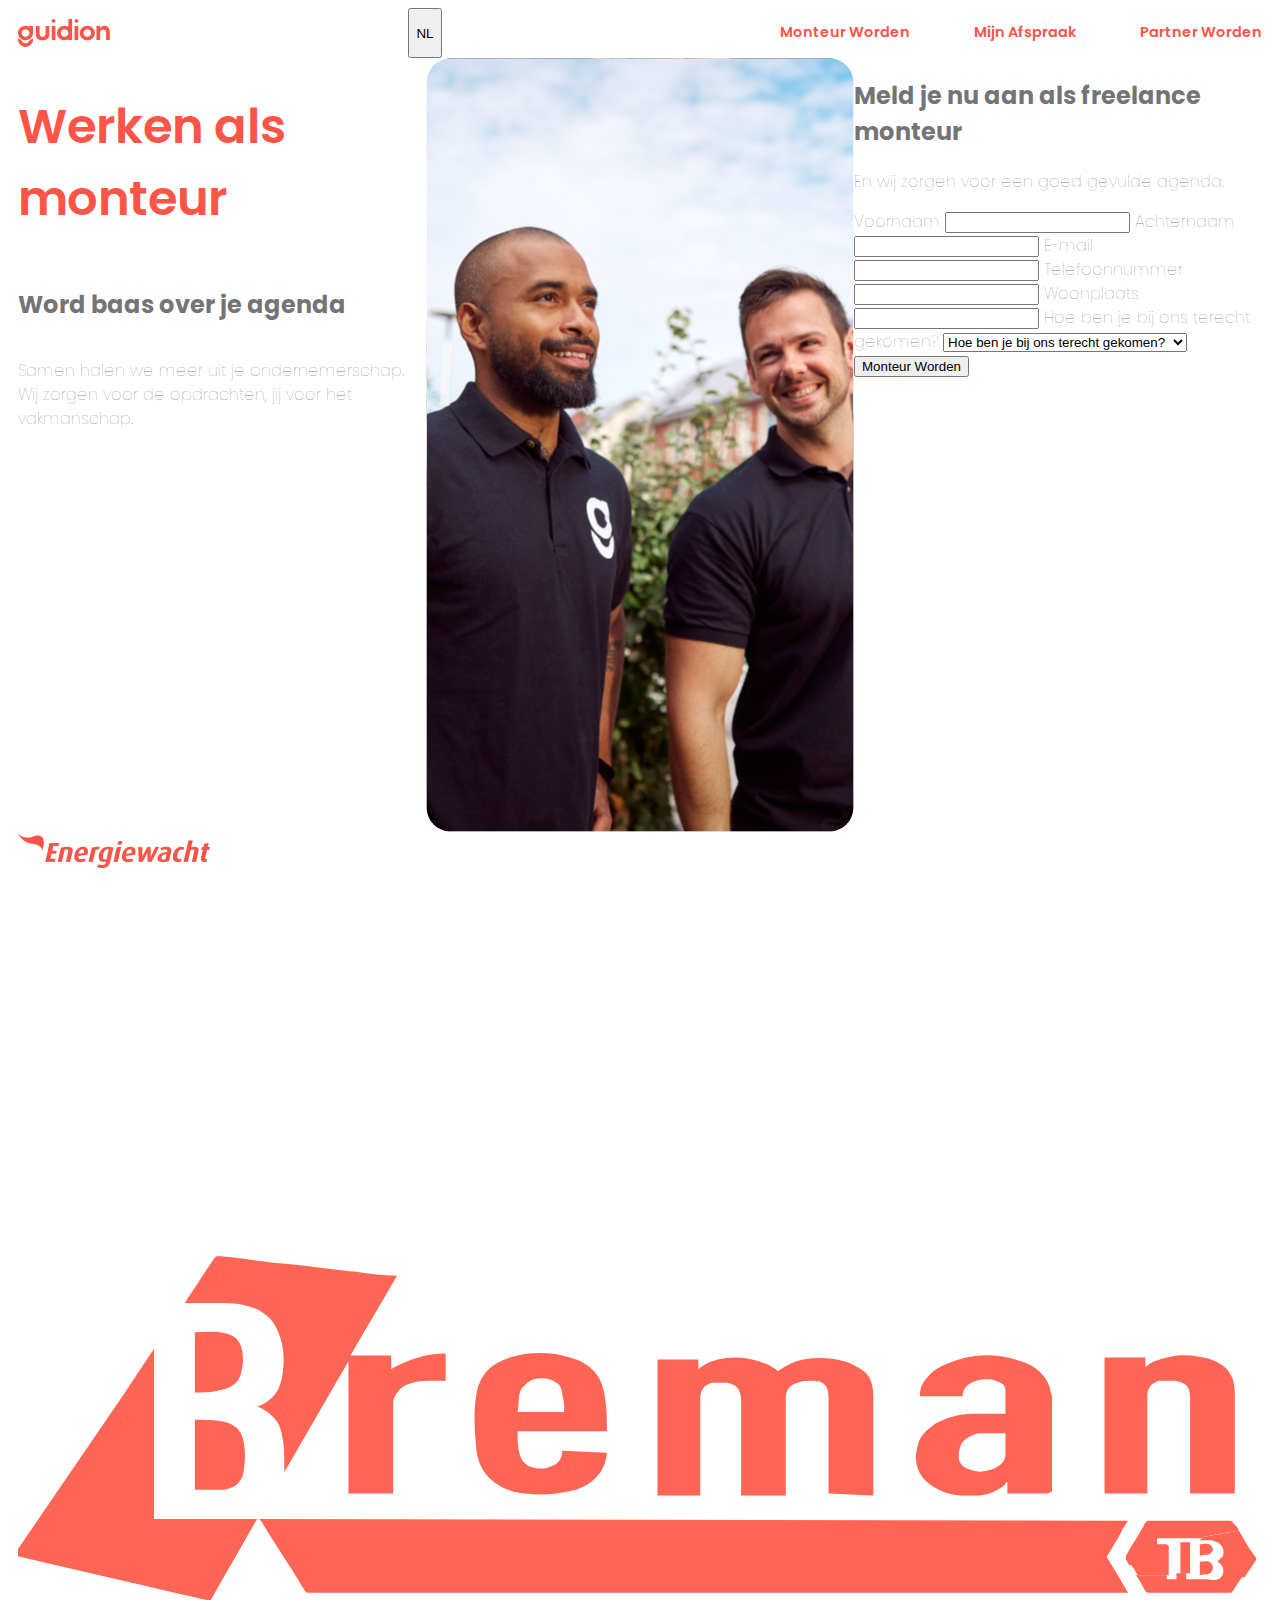
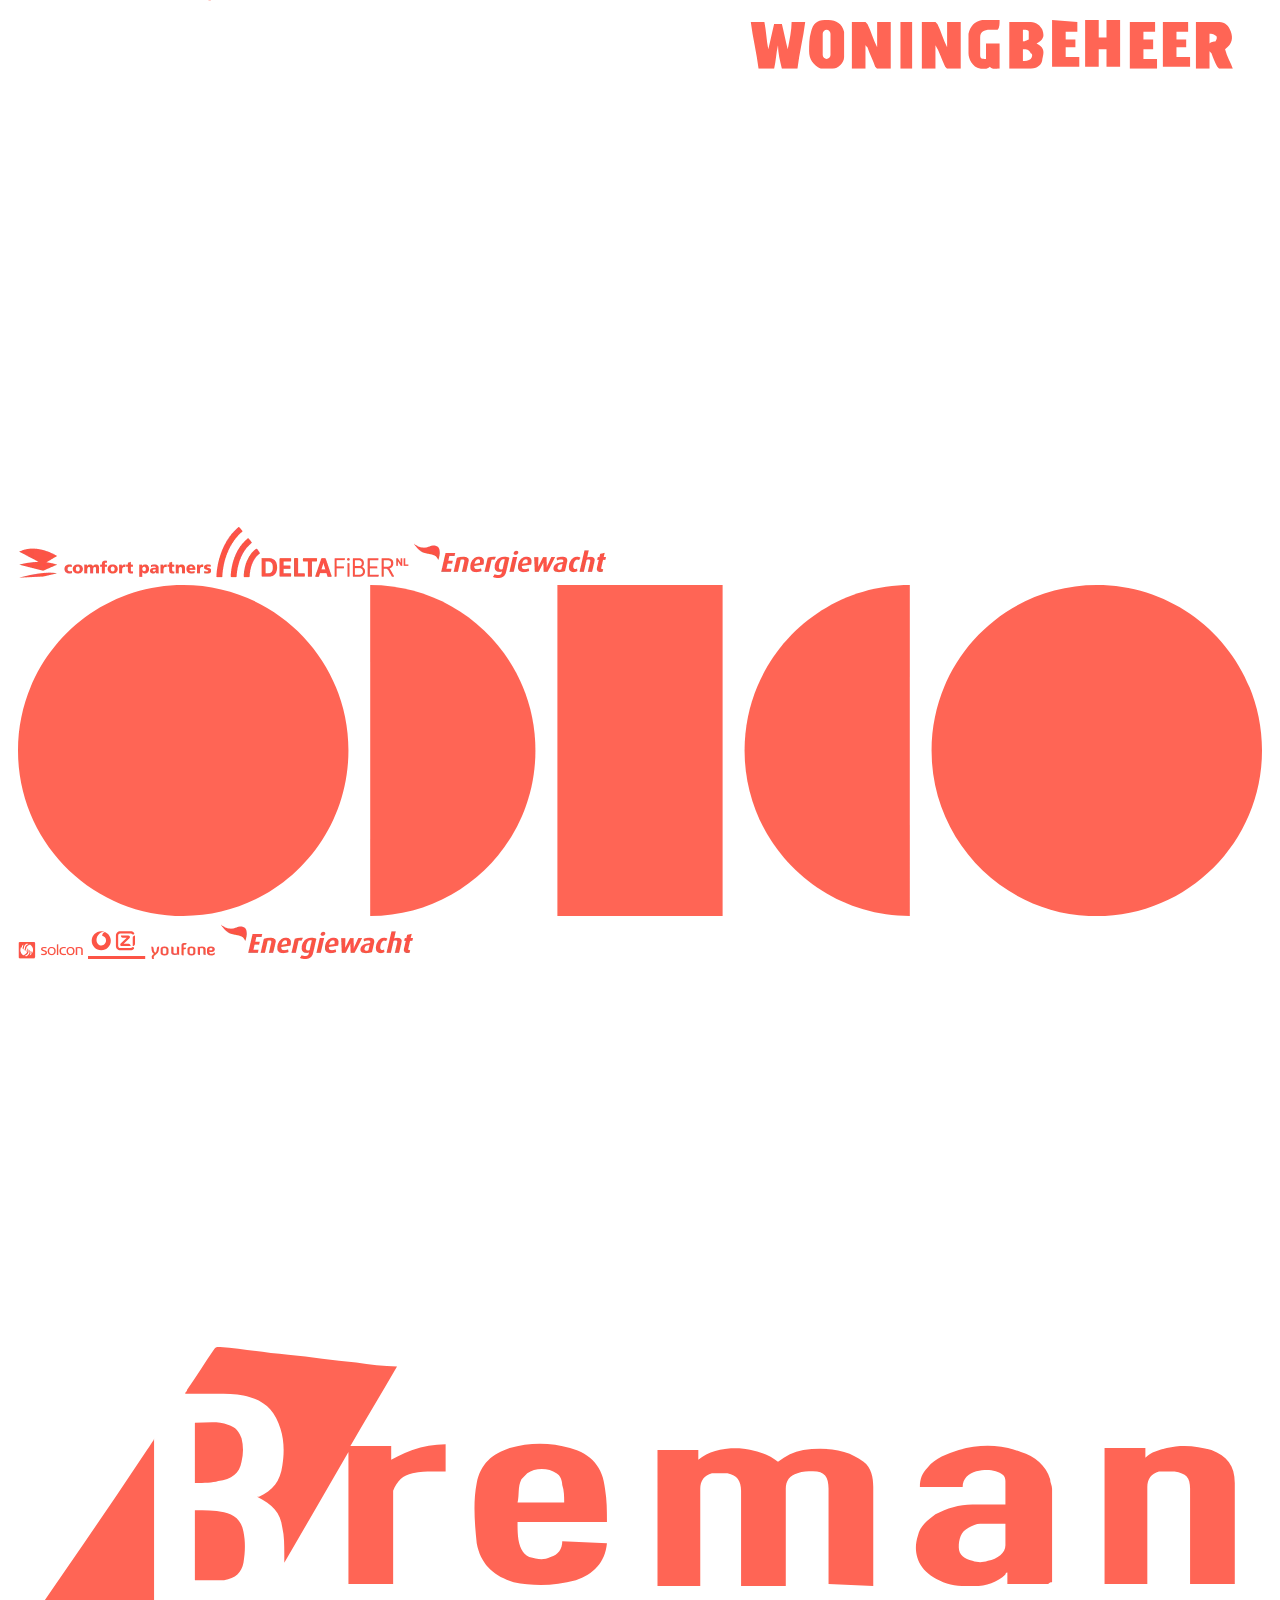
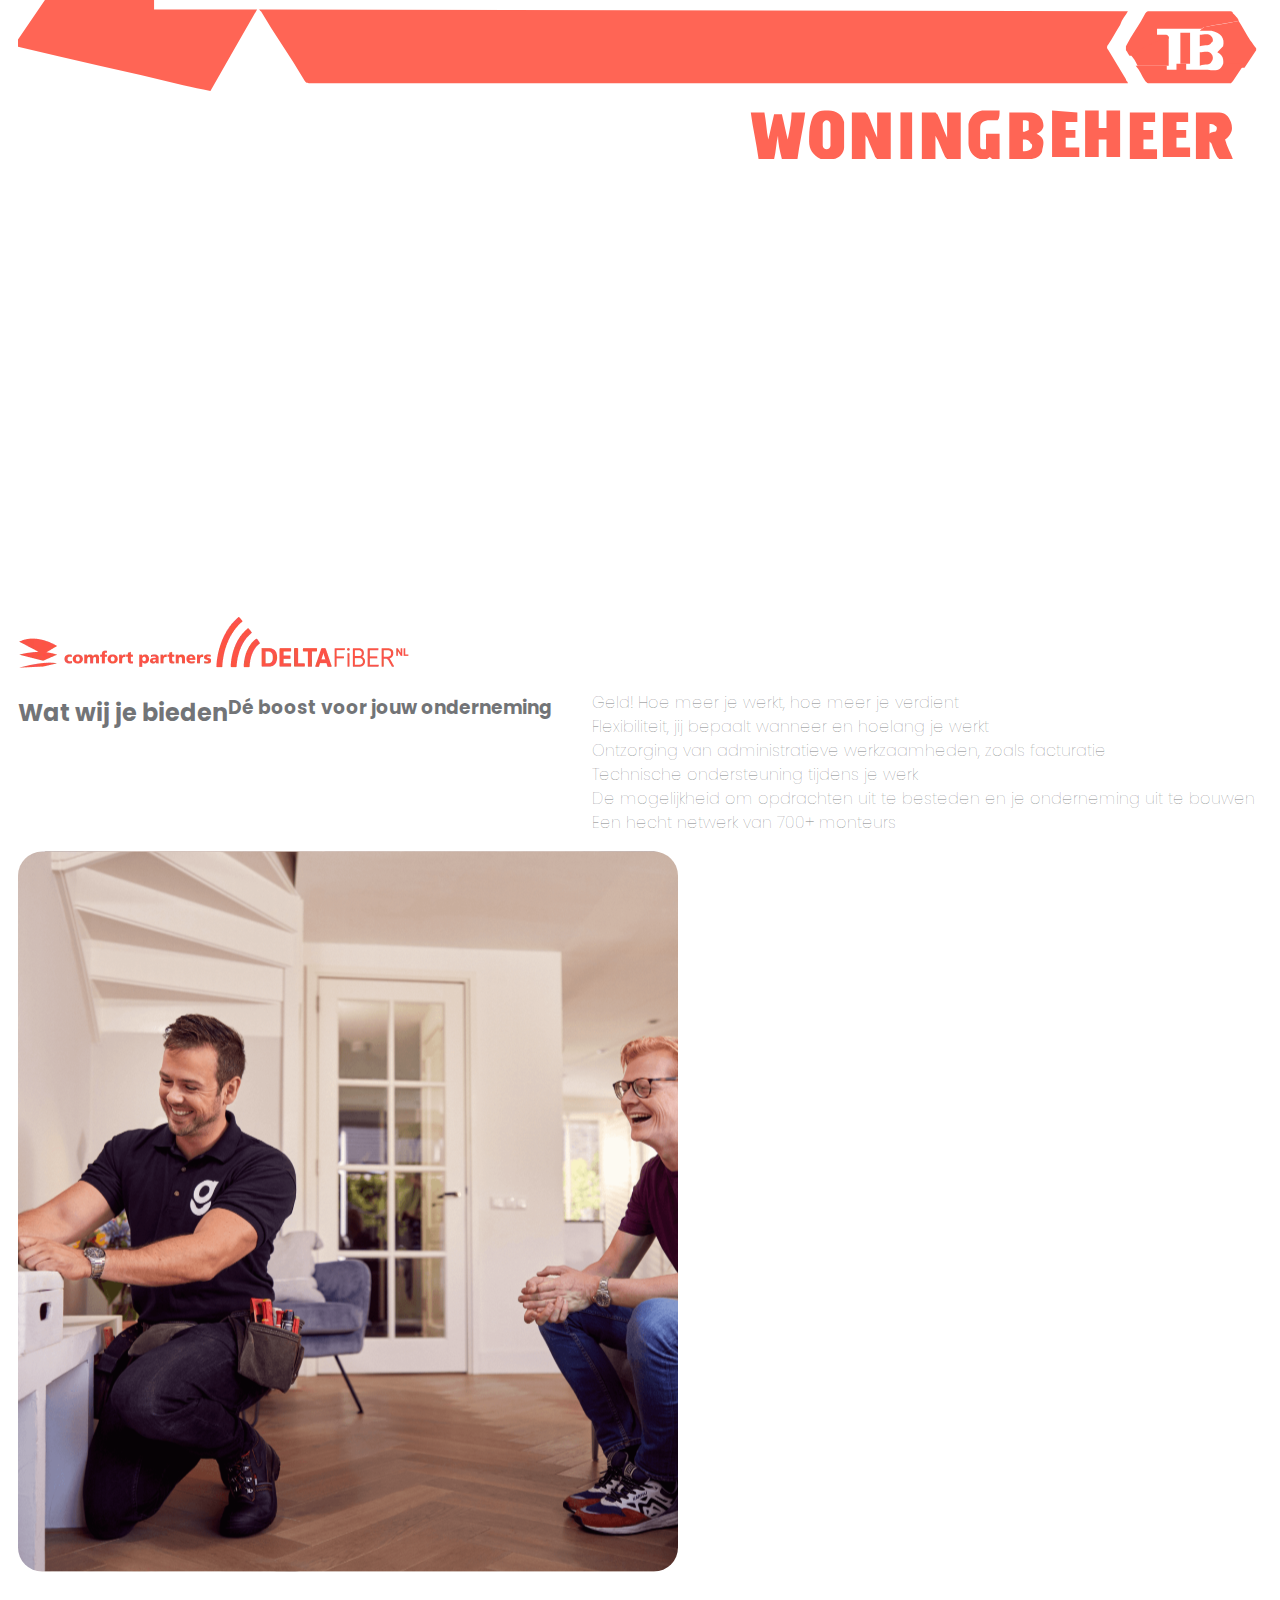
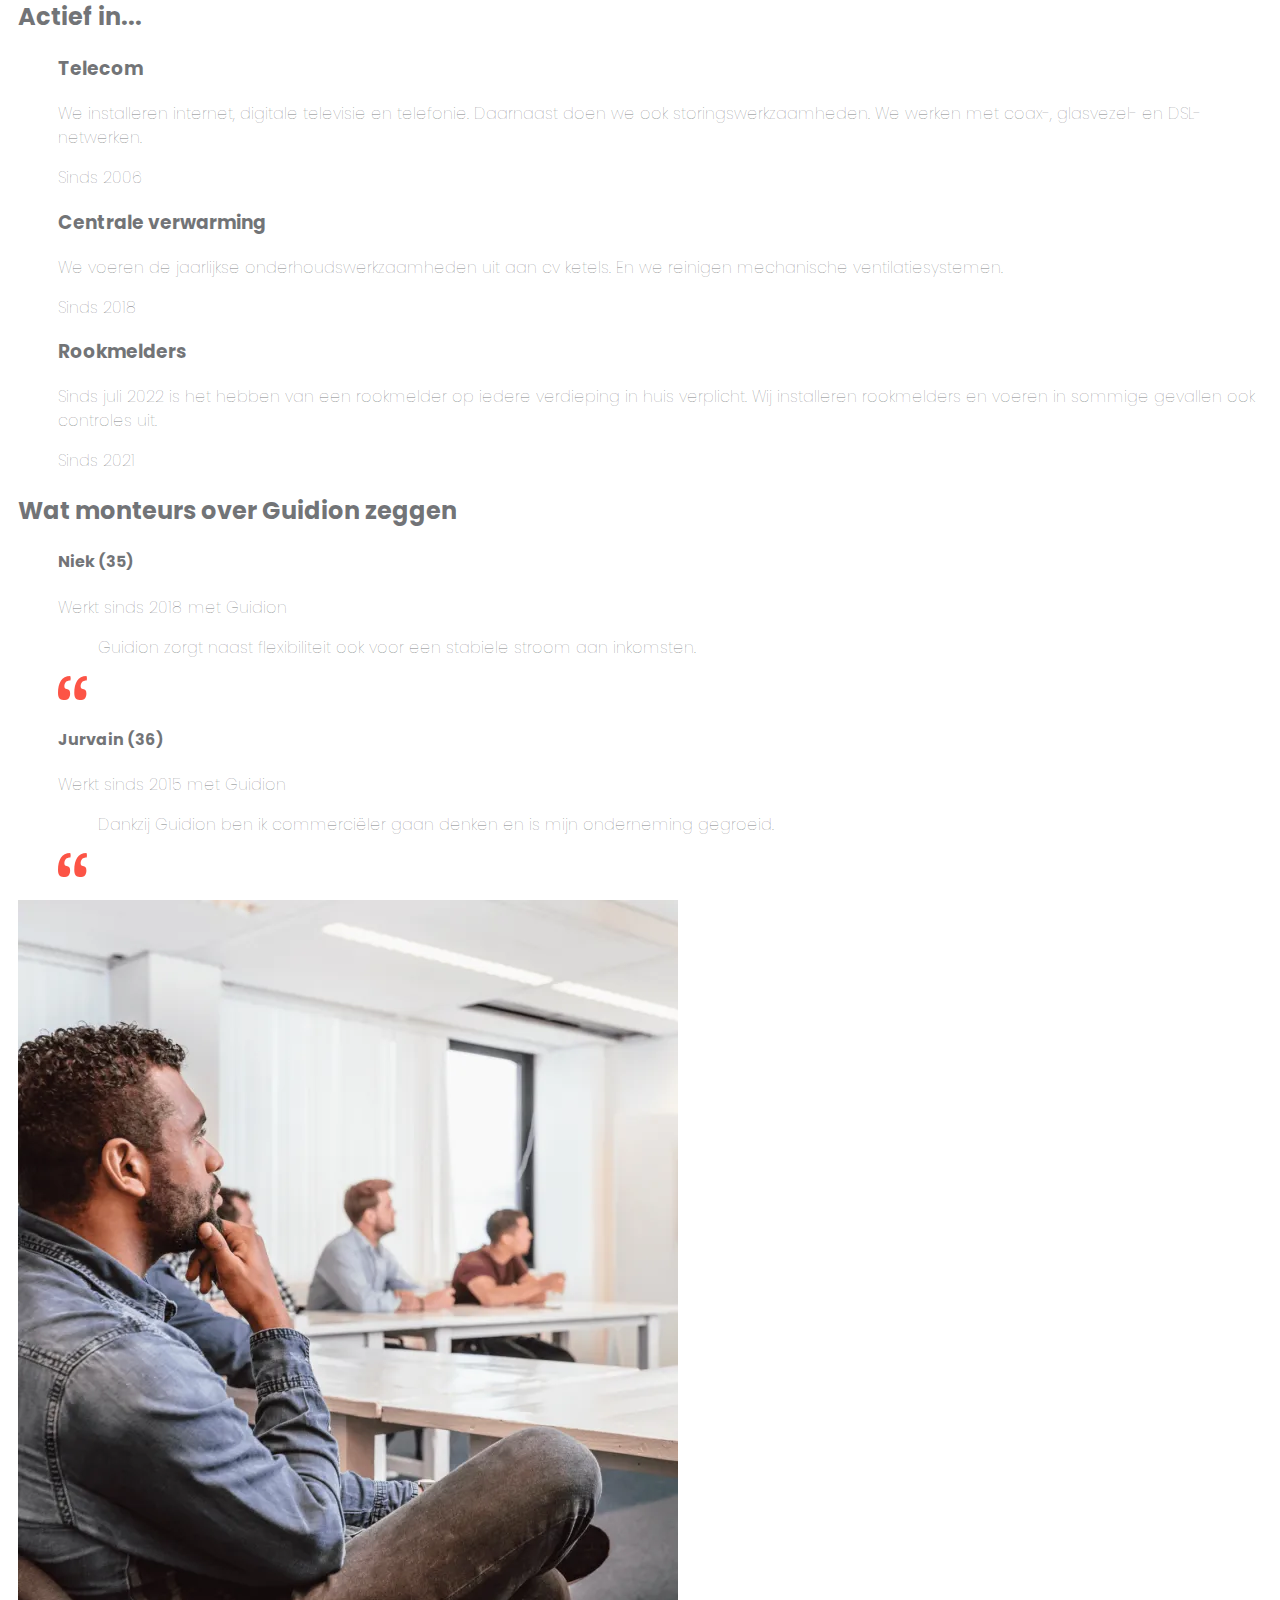
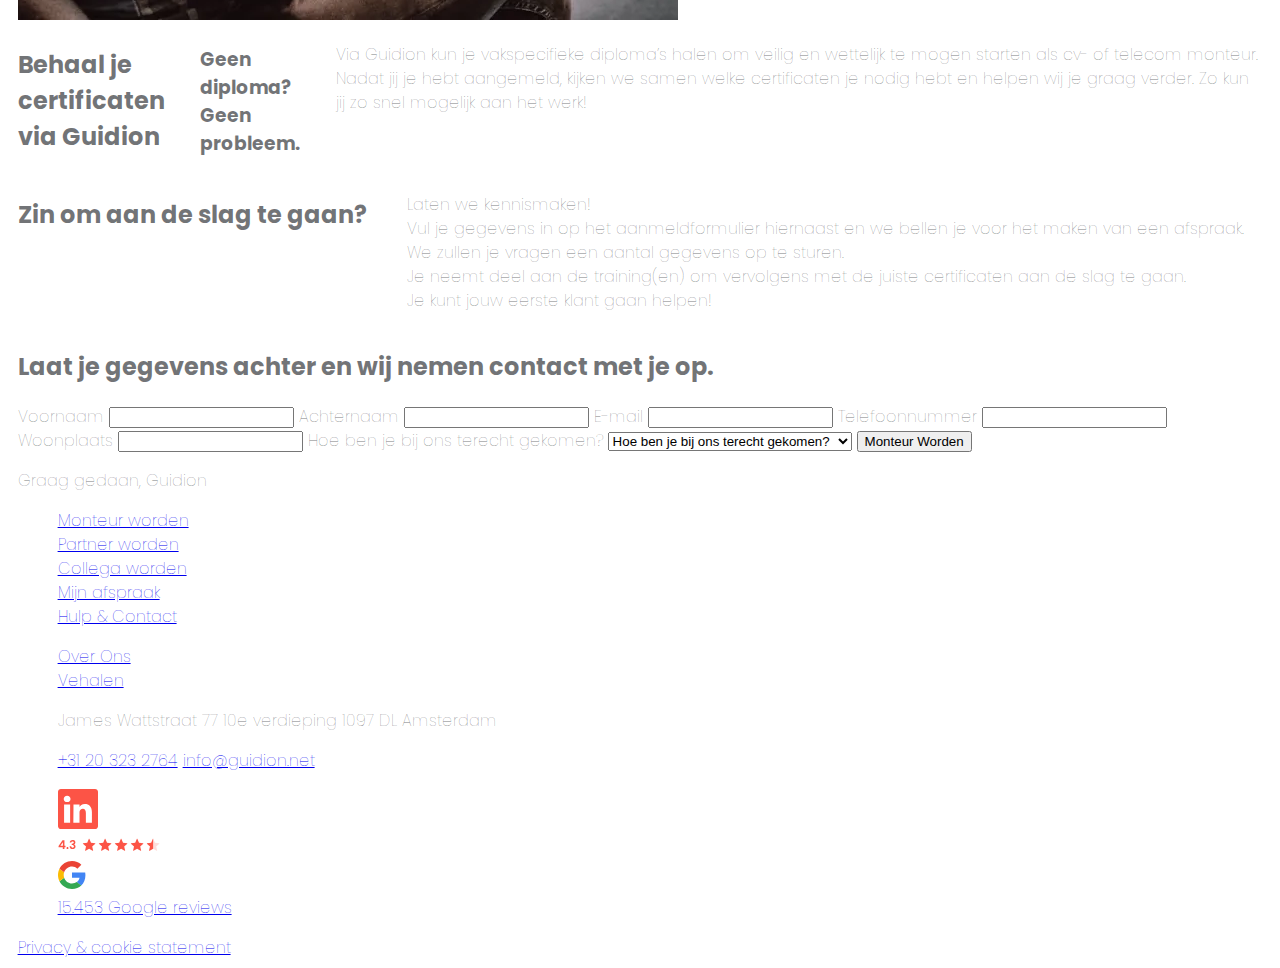
==== monteur-worden.html @ 71a639ee "Add files via upload" ====
<!doctype html>
<html lang="nl">
	
<head>
	<meta charset="UTF-8">
	<meta name="author" content="Pepijn de Wolff">
	<meta name="viewport" content="width=device-width, initial-scale=1">
	
	<title>Guidion</title>
	
	<link href="styles/style.css" rel="stylesheet">
	<link rel="icon" type="image/svg+xml" href="images/favicon.svg">
</head>

<body>
	<header>
		<img src="images/Guidion_logo.svg" alt="Guidion Logo">
		<button>NL</button>
		<nav>
			<ul>
				<li>
					<a href="/monteur-worden">Monteur Worden</a>
				</li>
				<li>
					<a href="/mijn-afspraak">Mijn Afspraak</a>
				</li>
				<li>
					<a href="/partner-worden">Partner Worden</a>
				</li>
			</ul>

		</nav>
	</header>

	<main>

		<!-- sectie met 3 blokken -->
		<!-- 1 -->
		<section>

			<!-- werken als monteur -->
			<section>
				<h1>
					Werken als monteur
				</h1>
				<h2>
					Word baas over je agenda
				</h2>
				<p>
					Samen halen we meer uit je ondernemerschap. Wij zorgen voor de opdrachten, jij voor het vakmanschap.
				</p>
			</section>

			<!-- hero image  -->
			<img src="images/werken_als_monteur1.svg" alt="twee monteurs van Guidon lachend">
		

			<!-- form aanmelden als monteur -->
			<section>
				<h2>
					Meld je nu aan als freelance monteur
				</h2>
				<p>
					En wij zorgen voor een goed gevulde agenda.
				</p>
				<form action="#">
					<label for="Voornaam">Voornaam</label>
					<input type="text" name="Voornaam" id="Voornaam">
					<label for="Achternaam">Achternaam</label>
					<input type="text" name="Achternaam" id="Achternaam">
					<label for="E-mail">E-mail</label>
					<input type="text" name="E-mail" id="E-mail">
					<label for="Telefoonnummer">Telefoonnummer</label>
					<input type="text" name="Telefoonnummer" id="Telefoonnummer">
					<label for="Woonplaats">Woonplaats</label>
					<input type="text" name="Woonplaats" id="Woonplaats">
					<label for="Hoe ben je bij ons terecht gekomen?">Hoe ben je bij ons terecht gekomen?</label>
					<select id="Hoe ben je bij ons terecht gekomen?">
						<option label="Hoe ben je bij ons terecht gekomen?">Hoe ben je bij ons terecht gekomen?</option>
						<option label="Via monteur/familie/vriend/kennis/etc.">Via monteur/familie/vriend/kennis/etc.</option>
						<option label="Via Google">Via Google</option>
						<option label="Via Indeed">Via Indeed</option>
						<option label="Via Social Media">Via Social Media</option>
					</select>
					<input type="Submit" value="Monteur Worden">
				</form>
			</section>
		</section>


		<!-- section image carousel met animatie -->
		<!-- 2 -->
		<section>
			<img src="images/631982578861af425596216f_energie.webp" alt="Energie">
				<img src="images/Breman_logo.svg" alt="Breman">
				<img src="images/comfort_logo.webp" alt="Comfort">
				<img src="images/delta_logo.webp" alt="Delta">
				<img src="images/Energiewacht_logo.webp" alt="Energiewacht">
				<img src="images/odido_logo.svg" alt="Odido">
				<img src="images/Solcon_logo.webp" alt="Solcon">
				<img src="images/vz_logo.svg" alt="Vodafone_Ziggo">
				<img src="images/youfone_logo.webp" alt="Youfone">
				<img src="images/Energiewacht_logo.webp" alt=""Energiewacht>
				<img src="images/Breman_logo.svg" alt="Breman">
				<img src="images/comfort_logo.webp" alt="Comfort">
				<img src="images/delta_logo.webp" alt="Delta">
		</section>

		<!-- section wat wij je bieden -->
		<!-- 3 -->
		<section>

			<!-- bulletlist -->
			<section>
				<h2>
					Wat wij je bieden
				</h2>
				<h3>
					Dé boost voor jouw onderneming
				</h3>
				<ul>
					<li>Geld! Hoe meer je werkt, hoe meer je verdient</li>
					<li>Flexibiliteit, jij bepaalt wanneer en hoelang je werkt</li>
					<li>Ontzorging van administratieve werkzaamheden, zoals facturatie</li>
					<li>Technische ondersteuning tijdens je werk</li>
					<li>De mogelijkheid om opdrachten uit te besteden en je onderneming uit te bouwen</li>
					<li>Een hecht netwerk van 700+ monteurs</li>
				</ul>
			</section>

			<div>
				<img src="images/wat_wij_je_bieden.svg" alt="Monteur in actie samen met tevreden klant">
			</div>
		</section>

		<!-- section Slider actief in... -->
		<!-- 4 -->
		<section>
			<h2>
				Actief in...
			</h2>

			<ul>
				<li>
					<h3>Telecom</h3>
					<p>We installeren internet, digitale televisie en telefonie. Daarnaast doen we ook storingswerkzaamheden. We werken met coax-, glasvezel- en DSL-netwerken.</p>
					<p>Sinds 2006</p>
				</li>

				<li>
					<h3>Centrale verwarming</h3>
					<p>We voeren de jaarlijkse onderhoudswerkzaamheden uit aan cv ketels. En we reinigen mechanische ventilatiesystemen.</p>
					<p>Sinds 2018</p>
				</li>

				<li>
					<h3>Rookmelders</h3>
					<p>Sinds juli 2022 is het hebben van een rookmelder op iedere verdieping in huis verplicht. Wij installeren rookmelders en voeren in sommige gevallen ook controles uit.</p>
					<p>Sinds 2021</p>
				</li>
			</ul>
		</section>

		<!-- section monteur reviews -->
		<!-- 5 -->
		<section>
			<h2>
				Wat monteurs over Guidion zeggen
			</h2>

			<ul>
				<li>
					<h4>
						Niek (35)
					</h4>
					<p>Werkt sinds 2018 met Guidion</p>
					<blockquote>Guidion zorgt naast flexibiliteit ook voor een stabiele stroom aan inkomsten.</blockquote>
					<img src="images/quote_icon.svg" alt="icoon van quote">
				</li>

				<li>
					<h4>
						Jurvain (36)
					</h4>
					<p>Werkt sinds 2015 met Guidion</p>
					<blockquote>Dankzij Guidion ben ik commerciëler gaan denken en is mijn onderneming gegroeid.</blockquote>
					<img src="images/quote_icon.svg" alt="icoon van quote">
					<img src="" alt="">
				</li>
			</ul>

		</section>

		<!-- Certificaten halen via Guidion -->
		<!-- 6 -->
		<section>
				<img src="images/certificaten_halen_bij_Guidion.webp" alt="Cursist die aan het nadenken is">

				<section>
					<h2>
						Behaal je certificaten via Guidion
					</h2>
					<h3>
						Geen diploma? Geen probleem.
					</h3>
					<p>
						Via Guidion kun je vakspecifieke diploma’s halen om veilig en wettelijk te mogen starten als cv- of telecom monteur. Nadat jij je hebt aangemeld, kijken we samen welke certificaten je nodig hebt en helpen wij je graag verder. Zo kun jij zo snel mogelijk aan het werk!
					</p>
				</section>
		</section>

		<!-- Aanmelden als monteur -->
		<!-- 7 -->
		<section>
			<section>
				<h2>
					Zin om aan de slag te gaan?
				</h2>
				<ul>
					<li>Laten we kennismaken!</li>
					<li>Vul je gegevens in op het aanmeldformulier hiernaast en we bellen je voor het maken van een afspraak.</li>
					<li>We zullen je vragen een aantal gegevens op te sturen.</li>
					<li>Je neemt deel aan de training(en) om vervolgens met de juiste certificaten aan de slag te gaan.</li>
					<li>Je kunt jouw eerste klant gaan helpen!</li>
				</ul>
			</section>

			<!-- form aanmelden als monteur -->
			<section>
				<h2>
					Laat je gegevens achter en wij nemen contact met je op.
				</h2>
	
				<form action="#">
					<label for="Voornaam">Voornaam</label>
					<input type="text" name="Voornaam" id="Voornaam">
					<label for="Achternaam">Achternaam</label>
					<input type="text" name="Achternaam" id="Achternaam">
					<label for="E-mail">E-mail</label>
					<input type="text" name="E-mail" id="E-mail">
					<label for="Telefoonnummer">Telefoonnummer</label>
					<input type="text" name="Telefoonnummer" id="Telefoonnummer">
					<label for="Woonplaats">Woonplaats</label>
					<input type="text" name="Woonplaats" id="Woonplaats">
					<label for="Hoe ben je bij ons terecht gekomen?">Hoe ben je bij ons terecht gekomen?</label>
					<select id="Hoe ben je bij ons terecht gekomen?">
						<option label="Hoe ben je bij ons terecht gekomen?">Hoe ben je bij ons terecht gekomen?</option>
						<option label="Via monteur/familie/vriend/kennis/etc.">Via monteur/familie/vriend/kennis/etc.</option>
						<option label="Via Google">Via Google</option>
						<option label="Via Indeed">Via Indeed</option>
						<option label="Via Social Media">Via Social Media</option>
					</select>
					<input type="Submit" value="Monteur Worden">
				</form>
			</section>

		</section>


	</main>

	<footer>
		<p>Graag gedaan, Guidion</p>
		<nav>
			<ul>
				<li>
					<a href="#">Monteur worden</a>
				</li>
				<li>
					<a href="#">Partner worden</a>
				</li>
				<li>
					<a href="#">Collega worden</a>
				</li>
				<li>
					<a href="#">Mijn afspraak</a>
				</li>
				<li>
					<a href="#">Hulp & Contact</a>
				</li>
			</ul>
		</nav>

		<nav>
			<ul>
				<li>
					<a href="#">Over Ons</a>
				</li>
				<li>
					<a href="#">Vehalen</a>
				</li>
			</ul>
		</nav>
		<ul>
			<p>James Wattstraat 77
				10e verdieping 1097 DL Amsterdam</p>
			<a href="#">+31 20 323 2764</a>
			<a href="#">info@guidion.net</a>
		</ul>

		<ul>
			<li>
				<a href="#"><img src="images/linkedin_button.svg" alt="LinkedIn social icon"></a>
			</li>
			<li>
				<img src="images/google_rating_4.3.svg" alt="Google Rating 4.3 sterren">
			</li>
			<li>
				<img src="images/google_review_logo.svg" alt="Google Review Logo">
			</li>
			<li>
				<a href="#">15.453 Google reviews</a>
			</li>
		</ul>
	
		<a href="#">Privacy & cookie statement</a>

	</footer>

	<script defer src="scripts/script.js"></script>
</body>
	
</html>
---- styles/style.css ----
@import url('https://fonts.googleapis.com/css2?family=Poppins:ital,wght@0,300;0,400;0,500;0,600;0,700;1,200&display=swap');

/**************/
/* CSS REMEDY */
/**************/
*, *::after, *::before {
  box-sizing:border-box;  
}

button, summary {
	cursor: pointer;
}

/*********************/
/* CUSTOM PROPERTIES */
/*********************/
:root {
	--color-crayola: #fc5446;
	--color-darkgrey: rgba(19,22,26,.6);
	--color-lightgrey: #f5f8fa;
}

/****************/
/* STYLING */
/****************/

/* basis styling text */
body {
	font-family: 'Poppins', sans-serif;
	color: var(--color-p);
	font-weight: 100;
	font-size: 1em;
	line-height: 1.5;
	color: var(--color-darkgrey);
	padding: 0 0.6em;
	max-width: 100%;
}

body h1 {
	font-size: 3rem;
	font-weight: 600;
	color: var(--color-crayola);
}

body li {
	list-style-type: none;
}

/* ****************** */
/* styling header nav */
/* ****************** */

header {
	display: flex;
	justify-content: space-between;
}

header nav {
	display: flex;
	justify-content: flex-end;
	align-items: center;
	grid-column-gap: 4rem;
}

header nav ul {
	font-weight: 600;
	color: var(--color-crayola);
	font-size: 0.9rem;

	display: flex;
	grid-column-gap: 4rem;
}

header nav ul li a {
	color: var(--color-crayola);
	text-decoration: none;
}

/* ********************************************** */
/* styling section 1 Wij leveren service capacitiet */
/* ********************************************** */

section:nth-of-type(1) {
	display: flex;
}

section:nth-of-type(1) section {
	flex-direction: column;
	width: 50%;
}

section:nth-of-type(1) img {
	width: 50%;
}

section:nth-of-type(1) section ul {
	display: flex;
	flex-direction: row;
	padding-inline-start: 0;
	grid-column-gap: 1rem;
}


/* styling buttons */
.button-primary {
	text-decoration: none;
    color: white;
    background: var(--color-crayola);
    text-align: center;
    text-transform: uppercase;
    font-weight: 500;
    letter-spacing: 0.125rem;
    border-radius: 2.5rem;
    padding: 1rem 2.75rem;
    font-size: 0.9rem;
	border: 0.0625rem solid transparent;
	white-space: nowrap
}

.button-secondary {
	text-decoration: none;
    color: var(--color-crayola);
    background: white;
    text-align: center;
    text-transform: uppercase;
    font-weight: 500;
    letter-spacing: 0.125rem;
    border-radius: 2.5rem;
    padding: 1rem 2.75rem;
    font-size: 0.9rem;
	border: 0.0625rem solid var(--color-crayola); 
	white-space: nowrap
}
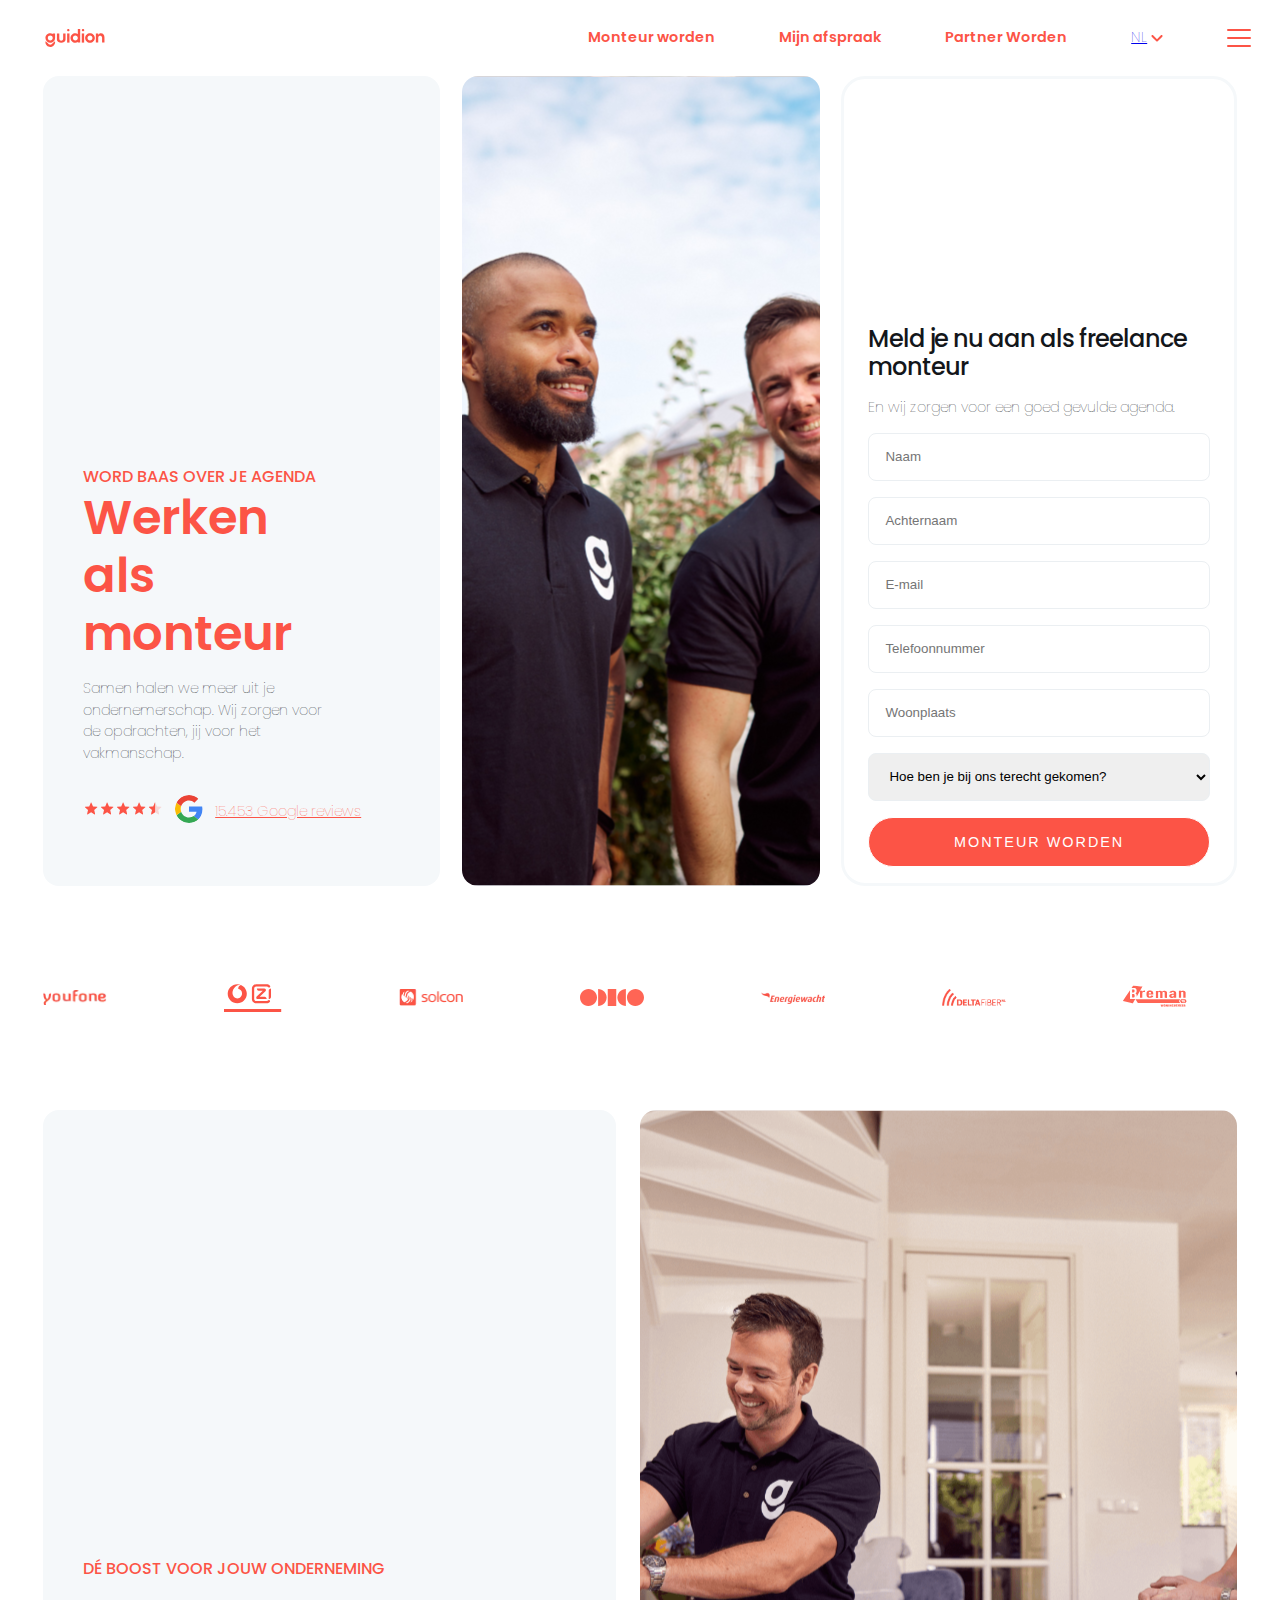
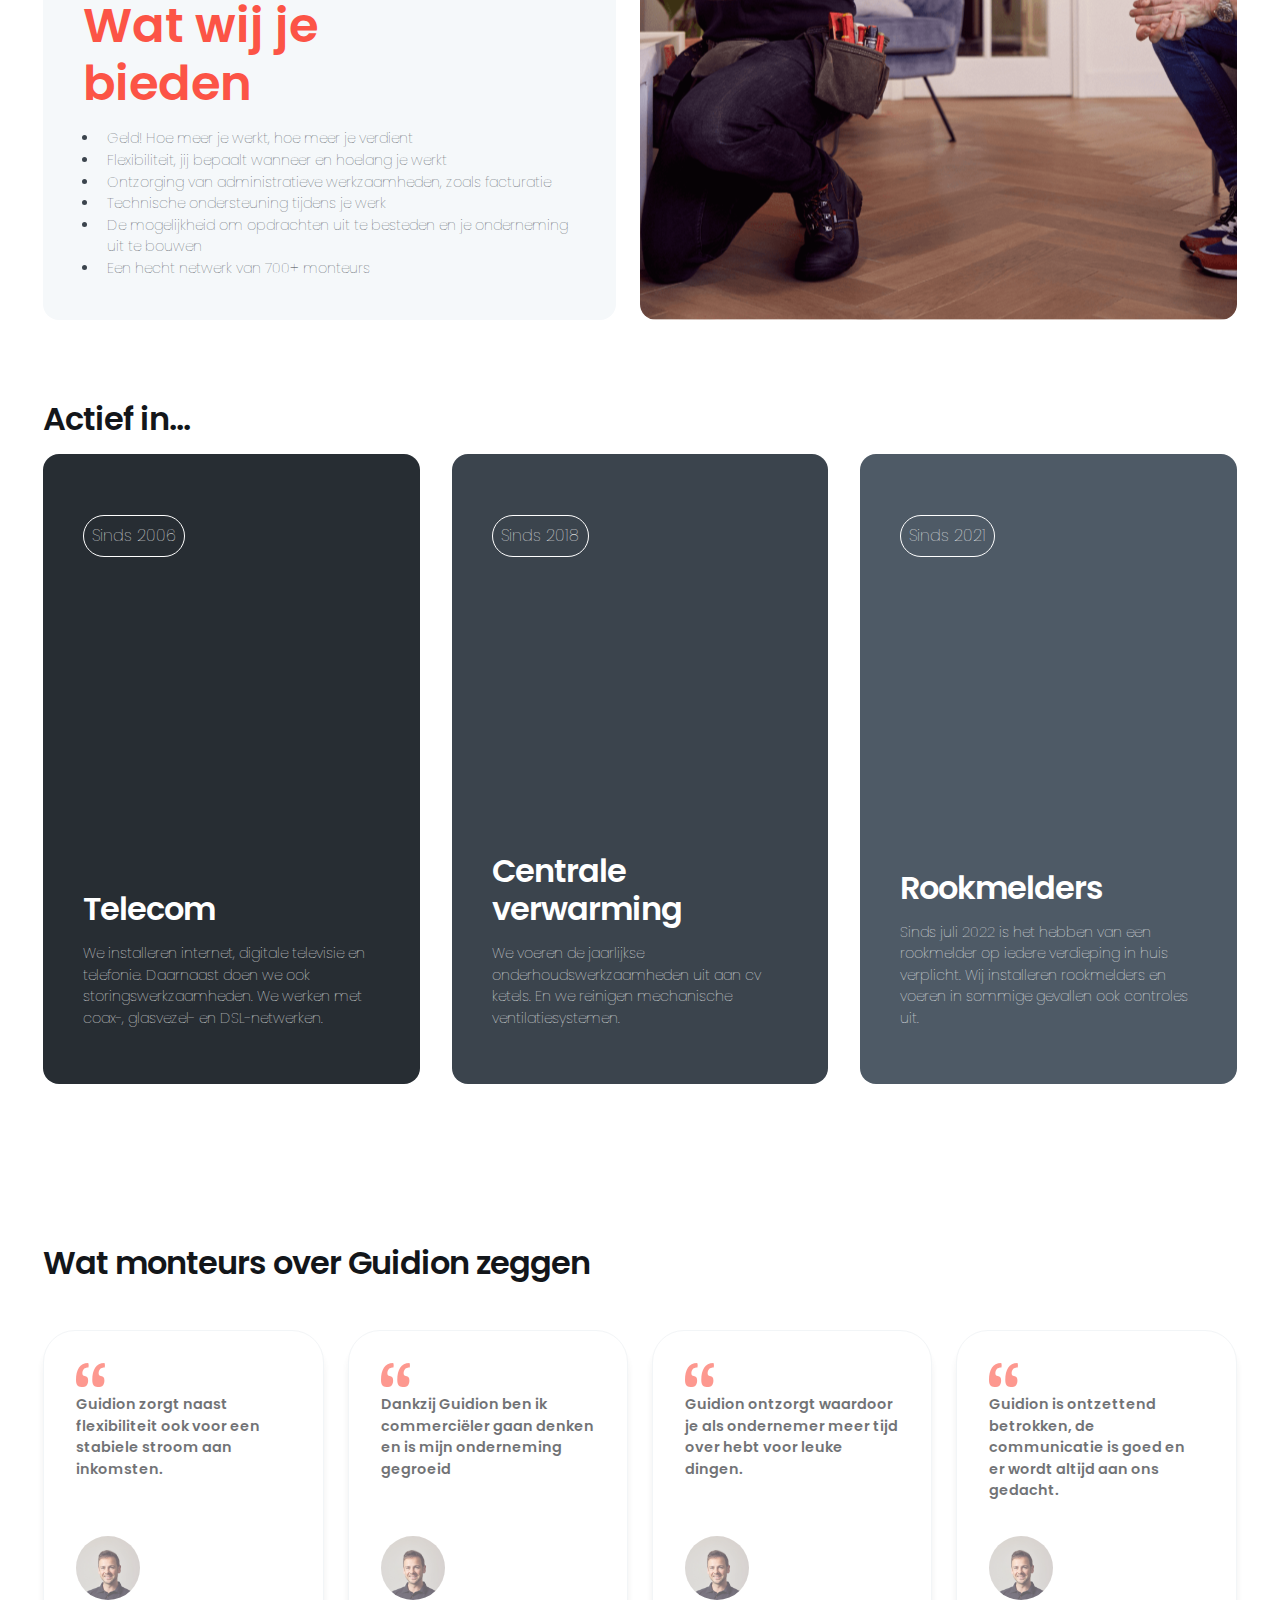
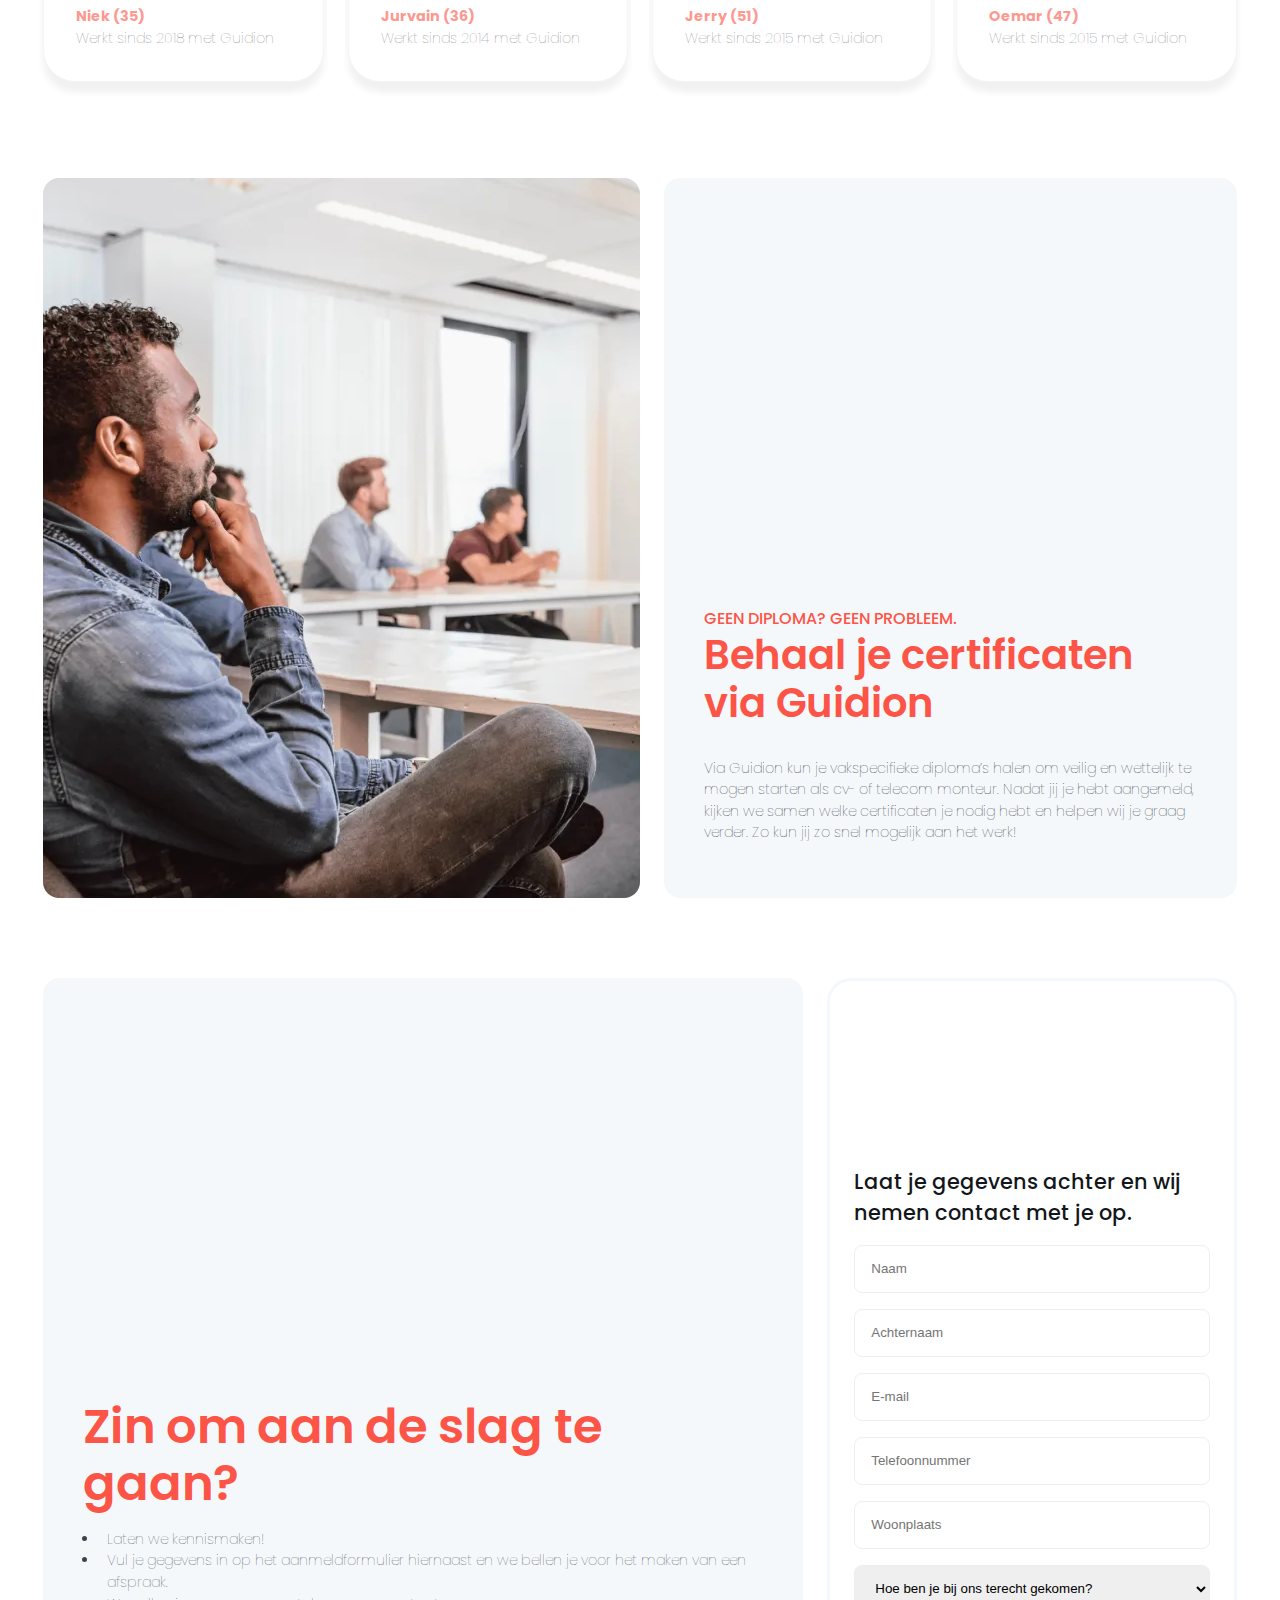
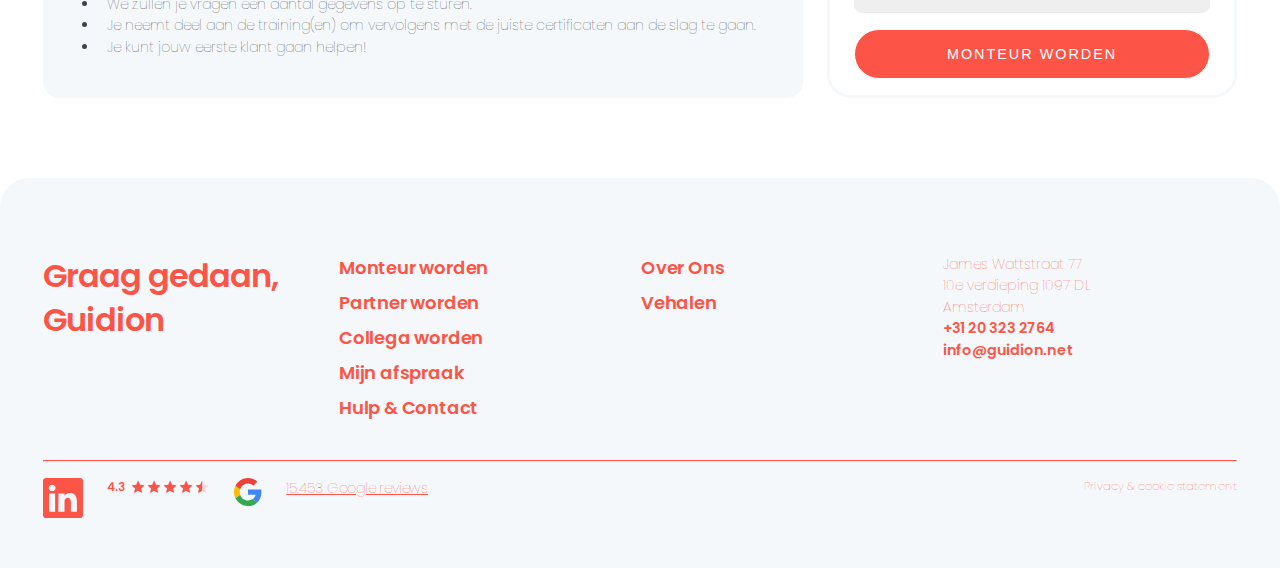
==== commit f37cebe6: "Add files via upload" ====
--- a/monteur-worden.html
+++ b/monteur-worden.html
@@ -6,56 +6,75 @@
 	<meta name="author" content="Pepijn de Wolff">
 	<meta name="viewport" content="width=device-width, initial-scale=1">
 	
-	<title>Guidion</title>
-	
-	<link href="styles/style.css" rel="stylesheet">
-	<link rel="icon" type="image/svg+xml" href="images/favicon.svg">
+	<title>Monteur worden</title>
+	
+	<link rel="stylesheet" href="styles/standard_style.css">
+	<link rel="stylesheet" href="styles/monteur_style.css">
+	<link rel="icon" type="image/x-icon" href="images/63319f18fa4ab13ba5082284_Favicon.png">
 </head>
 
 <body>
 	<header>
 		<img src="images/Guidion_logo.svg" alt="Guidion Logo">
-		<button>NL</button>
 		<nav>
 			<ul>
 				<li>
-					<a href="/monteur-worden">Monteur Worden</a>
-				</li>
-				<li>
-					<a href="/mijn-afspraak">Mijn Afspraak</a>
-				</li>
-				<li>
-					<a href="/partner-worden">Partner Worden</a>
-				</li>
-			</ul>
+					<a href="#">Monteur worden</a>
+				</li>
+				<li>
+					<a href="#">Mijn afspraak</a>
+				</li>
+				<li>
+					<a href="#">Partner Worden</a>
+				</li>
+			</ul>
+
+			<div>
+				<a href="#">NL</a>
+				<img src="images/arrow_down_icon.svg" alt="pijl naar beneden">
+			</div>
+
+			<img src="images/hamburger_menu_icon.svg" alt="hamburger menu icon">
 
 		</nav>
+
 	</header>
 
 	<main>
 
-		<!-- sectie met 3 blokken -->
-		<!-- 1 -->
-		<section>
-
-			<!-- werken als monteur -->
+		<!-- sectie 1 werken als monteur -->
+		<section class="werken-als-monteur">
+
 			<section>
 				<h1>
+					Word baas over je agenda
+				</h1>
+				<h2>
 					Werken als monteur
-				</h1>
-				<h2>
-					Word baas over je agenda
 				</h2>
 				<p>
 					Samen halen we meer uit je ondernemerschap. Wij zorgen voor de opdrachten, jij voor het vakmanschap.
 				</p>
+
+				<ul>
+					<li>
+						<img src="images/5_sterren_rating.svg" alt="5 sterren rating">
+					</li>
+					<li>
+						<img src="images/google_review_logo.svg" alt="google review logo">
+					</li>
+					<li>
+						<a href="#">15.453 Google reviews</a>
+					</li>
+				</ul>
+
 			</section>
 
 			<!-- hero image  -->
 			<img src="images/werken_als_monteur1.svg" alt="twee monteurs van Guidon lachend">
 		
 
-			<!-- form aanmelden als monteur -->
+			<!-- form -->
 			<section>
 				<h2>
 					Meld je nu aan als freelance monteur
@@ -64,17 +83,17 @@
 					En wij zorgen voor een goed gevulde agenda.
 				</p>
 				<form action="#">
-					<label for="Voornaam">Voornaam</label>
-					<input type="text" name="Voornaam" id="Voornaam">
-					<label for="Achternaam">Achternaam</label>
-					<input type="text" name="Achternaam" id="Achternaam">
-					<label for="E-mail">E-mail</label>
-					<input type="text" name="E-mail" id="E-mail">
-					<label for="Telefoonnummer">Telefoonnummer</label>
-					<input type="text" name="Telefoonnummer" id="Telefoonnummer">
-					<label for="Woonplaats">Woonplaats</label>
-					<input type="text" name="Woonplaats" id="Woonplaats">
-					<label for="Hoe ben je bij ons terecht gekomen?">Hoe ben je bij ons terecht gekomen?</label>
+					<label for="Voornaam"></label>
+					<input type="text" name="Voornaam" id="Voornaam" placeholder="Naam">
+					<label for="Achternaam"></label>
+					<input type="text" name="Achternaam" id="Achternaam" placeholder="Achternaam">
+					<label for="E-mail"></label>
+					<input type="text" name="E-mail" id="E-mail" placeholder="E-mail">
+					<label for="Telefoonnummer"></label>
+					<input type="text" name="Telefoonnummer" id="Telefoonnummer" placeholder="Telefoonnummer">
+					<label for="Woonplaats"></label>
+					<input type="text" name="Woonplaats" id="Woonplaats" placeholder="Woonplaats">
+					<label for="Hoe ben je bij ons terecht gekomen?"></label>
 					<select id="Hoe ben je bij ons terecht gekomen?">
 						<option label="Hoe ben je bij ons terecht gekomen?">Hoe ben je bij ons terecht gekomen?</option>
 						<option label="Via monteur/familie/vriend/kennis/etc.">Via monteur/familie/vriend/kennis/etc.</option>
@@ -82,41 +101,40 @@
 						<option label="Via Indeed">Via Indeed</option>
 						<option label="Via Social Media">Via Social Media</option>
 					</select>
-					<input type="Submit" value="Monteur Worden">
+					<input class="button-primary" type="Submit" value="Monteur Worden">
 				</form>
 			</section>
 		</section>
 
-
-		<!-- section image carousel met animatie -->
-		<!-- 2 -->
-		<section>
-			<img src="images/631982578861af425596216f_energie.webp" alt="Energie">
-				<img src="images/Breman_logo.svg" alt="Breman">
-				<img src="images/comfort_logo.webp" alt="Comfort">
-				<img src="images/delta_logo.webp" alt="Delta">
-				<img src="images/Energiewacht_logo.webp" alt="Energiewacht">
-				<img src="images/odido_logo.svg" alt="Odido">
-				<img src="images/Solcon_logo.webp" alt="Solcon">
-				<img src="images/vz_logo.svg" alt="Vodafone_Ziggo">
-				<img src="images/youfone_logo.webp" alt="Youfone">
-				<img src="images/Energiewacht_logo.webp" alt=""Energiewacht>
-				<img src="images/Breman_logo.svg" alt="Breman">
-				<img src="images/comfort_logo.webp" alt="Comfort">
-				<img src="images/delta_logo.webp" alt="Delta">
-		</section>
-
-		<!-- section wat wij je bieden -->
-		<!-- 3 -->
-		<section>
-
-			<!-- bulletlist -->
-			<section>
-				<h2>
+		<!-- section 2 image carousel -->
+		<section class="slide">
+			<img src="images/youfone_logo.webp" alt="youfone logo">
+			<img src="images/vz_logo.svg" alt="vodafone ziggo logo">
+			<img src="images/Solcon_logo.webp" alt="solcon logo">
+			<img src="images/odido_logo.svg" alt="odido logo">
+			<img src="images/Energiewacht_logo.webp" alt="energiewacht logo">
+			<img src="images/delta_logo.webp" alt="delta logo">
+			<img src="images/Breman_logo.svg" alt="breman logo">
+			<img src="images/comfort_logo.webp" alt="comfort logo">
+			<img src="images/youfone_logo.webp" alt="youfone logo">
+			<img src="images/vz_logo.svg" alt="vodafone ziggo logo">
+			<img src="images/Solcon_logo.webp" alt="solcon logo">
+			<img src="images/odido_logo.svg" alt="odido logo">
+			<img src="images/Energiewacht_logo.webp" alt="energiewacht logo">
+			<img src="images/delta_logo.webp" alt="delta logo">
+			<img src="images/Breman_logo.svg" alt="breman logo">
+			<img src="images/comfort_logo.webp" alt="comfort logo">
+		</section>	
+
+		<!-- section 3 wat wij je bieden -->
+		<section class="section-bulletlist">
+
+			<section>
+				<h2>
+					Dé boost voor jouw onderneming
+				</h2>
+				<h3>
 					Wat wij je bieden
-				</h2>
-				<h3>
-					Dé boost voor jouw onderneming
 				</h3>
 				<ul>
 					<li>Geld! Hoe meer je werkt, hoe meer je verdient</li>
@@ -128,90 +146,125 @@
 				</ul>
 			</section>
 
-			<div>
-				<img src="images/wat_wij_je_bieden.svg" alt="Monteur in actie samen met tevreden klant">
-			</div>
-		</section>
-
-		<!-- section Slider actief in... -->
-		<!-- 4 -->
-		<section>
+			<img src="images/wat_wij_je_bieden.svg" alt="Monteur in actie samen met tevreden klant">
+
+		</section>
+
+		<!-- section 4 actieve branches -->
+		<section class="branches">
 			<h2>
 				Actief in...
 			</h2>
 
 			<ul>
 				<li>
-					<h3>Telecom</h3>
-					<p>We installeren internet, digitale televisie en telefonie. Daarnaast doen we ook storingswerkzaamheden. We werken met coax-, glasvezel- en DSL-netwerken.</p>
-					<p>Sinds 2006</p>
-				</li>
-
-				<li>
-					<h3>Centrale verwarming</h3>
-					<p>We voeren de jaarlijkse onderhoudswerkzaamheden uit aan cv ketels. En we reinigen mechanische ventilatiesystemen.</p>
-					<p>Sinds 2018</p>
-				</li>
-
-				<li>
-					<h3>Rookmelders</h3>
-					<p>Sinds juli 2022 is het hebben van een rookmelder op iedere verdieping in huis verplicht. Wij installeren rookmelders en voeren in sommige gevallen ook controles uit.</p>
-					<p>Sinds 2021</p>
-				</li>
-			</ul>
-		</section>
-
-		<!-- section monteur reviews -->
-		<!-- 5 -->
-		<section>
+					<h4>Sinds 2006</h4>
+					<div>
+						<h3>Telecom</h3>
+						<p>We installeren internet, digitale televisie en telefonie. Daarnaast doen we ook storingswerkzaamheden. We werken met coax-, glasvezel- en DSL-netwerken.</p>
+					</div>
+				</li>
+
+				<li>
+					<h4>Sinds 2018</h4>
+					<div>
+						<h3>Centrale verwarming</h3>
+						<p>We voeren de jaarlijkse onderhoudswerkzaamheden uit aan cv ketels. En we reinigen mechanische ventilatiesystemen.</p>
+					</div>
+				</li>
+
+				<li>
+					<h4>Sinds 2021</h4>
+					<div>
+						<h3>Rookmelders</h3>
+						<p>Sinds juli 2022 is het hebben van een rookmelder op iedere verdieping in huis verplicht. Wij installeren rookmelders en voeren in sommige gevallen ook controles uit.</p>
+					</div>
+				</li>
+			</ul>
+		</section>
+
+		<!-- section 5 monteur reviews -->
+		<section class="reviews">
 			<h2>
 				Wat monteurs over Guidion zeggen
 			</h2>
 
-			<ul>
-				<li>
-					<h4>
-						Niek (35)
-					</h4>
-					<p>Werkt sinds 2018 met Guidion</p>
-					<blockquote>Guidion zorgt naast flexibiliteit ook voor een stabiele stroom aan inkomsten.</blockquote>
-					<img src="images/quote_icon.svg" alt="icoon van quote">
-				</li>
-
-				<li>
-					<h4>
-						Jurvain (36)
-					</h4>
-					<p>Werkt sinds 2015 met Guidion</p>
-					<blockquote>Dankzij Guidion ben ik commerciëler gaan denken en is mijn onderneming gegroeid.</blockquote>
-					<img src="images/quote_icon.svg" alt="icoon van quote">
-					<img src="" alt="">
-				</li>
-			</ul>
-
-		</section>
-
-		<!-- Certificaten halen via Guidion -->
-		<!-- 6 -->
-		<section>
-				<img src="images/certificaten_halen_bij_Guidion.webp" alt="Cursist die aan het nadenken is">
-
-				<section>
-					<h2>
-						Behaal je certificaten via Guidion
-					</h2>
-					<h3>
-						Geen diploma? Geen probleem.
-					</h3>
-					<p>
-						Via Guidion kun je vakspecifieke diploma’s halen om veilig en wettelijk te mogen starten als cv- of telecom monteur. Nadat jij je hebt aangemeld, kijken we samen welke certificaten je nodig hebt en helpen wij je graag verder. Zo kun jij zo snel mogelijk aan het werk!
-					</p>
-				</section>
-		</section>
-
-		<!-- Aanmelden als monteur -->
-		<!-- 7 -->
-		<section>
+
+
+			<ul>
+				<li>
+					<div>
+						<img src="images/quote_icon.svg" alt="icoon van quote">
+						<blockquote>Guidion zorgt naast flexibiliteit ook voor een stabiele stroom aan inkomsten.</blockquote>
+					</div>
+					<div>
+						<img src="images/Expert_Niek.jpeg" alt="Portret Expert Niek">
+						<h4>Niek (35)</h4>
+						<p>Werkt sinds 2018 met Guidion</p>
+					</div>
+					
+				</li>
+
+				<li>
+					<div>
+						<img src="images/quote_icon.svg" alt="icoon van quote">
+						<blockquote>Dankzij Guidion ben ik commerciëler gaan denken en is mijn onderneming gegroeid</blockquote>
+					</div>
+					<div>
+						<img src="images/Expert_Niek.jpeg" alt="Portret Expert Niek">
+						<h4>Jurvain (36)</h4>
+						<p>Werkt sinds 2014 met Guidion</p>
+					</div>
+				</li>
+
+				<li>
+					<div>
+						<img src="images/quote_icon.svg" alt="icoon van quote">
+						<blockquote>Guidion ontzorgt waardoor je als ondernemer meer tijd over hebt voor leuke dingen.</blockquote>
+					</div>
+					<div>
+						<img src="images/Expert_Niek.jpeg" alt="Portret Expert Niek">
+						<h4>Jerry (51)</h4>
+						<p>Werkt sinds 2015 met Guidion</p>
+					</div>
+				</li>
+
+				<li>
+					<div>
+						<img src="images/quote_icon.svg" alt="icoon van quote">
+						<blockquote>Guidion is ontzettend betrokken, de communicatie is goed en er wordt altijd aan ons gedacht.</blockquote>
+					</div>
+					<div>
+						<img src="images/Expert_Niek.jpeg" alt="Portret Expert Niek">
+						<h4>Oemar (47)</h4>
+						<p>Werkt sinds 2015 met Guidion</p>
+					</div>
+				</li>
+			</ul>
+
+		</section>
+
+		<!-- section 6 Certificaten halen via Guidion -->
+		<section class="certificaten-halen">
+				
+			<img src="images/certificaten_halen_bij_Guidion.webp" alt="Cursist die aan het nadenken is">
+
+			<section>
+				<h2>
+					Geen diploma? Geen probleem.
+				</h2>
+				<h3>
+					Behaal je certificaten via Guidion
+				</h3>
+				<p>
+					Via Guidion kun je vakspecifieke diploma’s halen om veilig en wettelijk te mogen starten als cv- of telecom monteur. Nadat jij je hebt aangemeld, kijken we samen welke certificaten je nodig hebt en helpen wij je graag verder. Zo kun jij zo snel mogelijk aan het werk!
+				</p>
+			</section>
+		</section>
+
+		<!-- section 7 Aanmelden als monteur -->
+
+		<section class="aanmelden">
 			<section>
 				<h2>
 					Zin om aan de slag te gaan?
@@ -232,17 +285,17 @@
 				</h2>
 	
 				<form action="#">
-					<label for="Voornaam">Voornaam</label>
-					<input type="text" name="Voornaam" id="Voornaam">
-					<label for="Achternaam">Achternaam</label>
-					<input type="text" name="Achternaam" id="Achternaam">
-					<label for="E-mail">E-mail</label>
-					<input type="text" name="E-mail" id="E-mail">
-					<label for="Telefoonnummer">Telefoonnummer</label>
-					<input type="text" name="Telefoonnummer" id="Telefoonnummer">
-					<label for="Woonplaats">Woonplaats</label>
-					<input type="text" name="Woonplaats" id="Woonplaats">
-					<label for="Hoe ben je bij ons terecht gekomen?">Hoe ben je bij ons terecht gekomen?</label>
+					<label for="Voornaam"></label>
+					<input type="text" name="Voornaam" id="Voornaam" placeholder="Naam">
+					<label for="Achternaam"></label>
+					<input type="text" name="Achternaam" id="Achternaam" placeholder="Achternaam">
+					<label for="E-mail"></label>
+					<input type="text" name="E-mail" id="E-mail" placeholder="E-mail">
+					<label for="Telefoonnummer"></label>
+					<input type="text" name="Telefoonnummer" id="Telefoonnummer" placeholder="Telefoonnummer">
+					<label for="Woonplaats"></label>
+					<input type="text" name="Woonplaats" id="Woonplaats" placeholder="Woonplaats">
+					<label for="Hoe ben je bij ons terecht gekomen?"></label>
 					<select id="Hoe ben je bij ons terecht gekomen?">
 						<option label="Hoe ben je bij ons terecht gekomen?">Hoe ben je bij ons terecht gekomen?</option>
 						<option label="Via monteur/familie/vriend/kennis/etc.">Via monteur/familie/vriend/kennis/etc.</option>
@@ -250,7 +303,7 @@
 						<option label="Via Indeed">Via Indeed</option>
 						<option label="Via Social Media">Via Social Media</option>
 					</select>
-					<input type="Submit" value="Monteur Worden">
+					<input class="button-primary" type="Submit" value="Monteur Worden">
 				</form>
 			</section>
 
@@ -260,8 +313,9 @@
 	</main>
 
 	<footer>
-		<p>Graag gedaan, Guidion</p>
+
 		<nav>
+			<h2>Graag gedaan, Guidion</h2>
 			<ul>
 				<li>
 					<a href="#">Monteur worden</a>
@@ -279,41 +333,49 @@
 					<a href="#">Hulp & Contact</a>
 				</li>
 			</ul>
+
+			<ul>
+				<li>
+					<a href="#">Over Ons</a>
+				</li>
+				<li>
+					<a href="#">Vehalen</a>
+				</li>
+			</ul>
+
+			<ul>
+				<li>
+					<p>James Wattstraat 77</p>
+					<p>10e verdieping 1097 DL</p>
+					<p>Amsterdam</p>
+					<a href="#">+31 20 323 2764</a>
+					<a href="#">info@guidion.net</a>
+				</li>
+			</ul>
+
 		</nav>
 
+		<hr>
+
 		<nav>
 			<ul>
 				<li>
-					<a href="#">Over Ons</a>
-				</li>
-				<li>
-					<a href="#">Vehalen</a>
-				</li>
-			</ul>
+					<a href="#"><img src="images/linkedin_button.svg" alt="LinkedIn social icon"></a>
+				</li>
+				<li>
+					<img src="images/google_rating_4.3.svg" alt="Google Rating 4.3 sterren">
+				</li>
+				<li>
+					<img src="images/google_review_logo.svg" alt="Google Review Logo">
+				</li>
+				<li>
+					<a href="#">15.453 Google reviews</a>
+				</li>
+			</ul>
+
+			<a href="#">Privacy & cookie statement</a>
+
 		</nav>
-		<ul>
-			<p>James Wattstraat 77
-				10e verdieping 1097 DL Amsterdam</p>
-			<a href="#">+31 20 323 2764</a>
-			<a href="#">info@guidion.net</a>
-		</ul>
-
-		<ul>
-			<li>
-				<a href="#"><img src="images/linkedin_button.svg" alt="LinkedIn social icon"></a>
-			</li>
-			<li>
-				<img src="images/google_rating_4.3.svg" alt="Google Rating 4.3 sterren">
-			</li>
-			<li>
-				<img src="images/google_review_logo.svg" alt="Google Review Logo">
-			</li>
-			<li>
-				<a href="#">15.453 Google reviews</a>
-			</li>
-		</ul>
-	
-		<a href="#">Privacy & cookie statement</a>
 
 	</footer>
 
--- a/styles/standard_style.css
+++ b/styles/standard_style.css
@@ -0,0 +1,322 @@
+@import url('https://fonts.googleapis.com/css2?family=Poppins:ital,wght@0,300;0,400;0,500;0,600;0,700;1,200&display=swap');
+
+/**************/
+/* CSS REMEDY */
+/**************/
+*, *::after, *::before {
+  box-sizing:border-box;  
+}
+
+button, summary {
+	cursor: pointer;
+}
+
+/*********************/
+/* CUSTOM PROPERTIES */
+/*********************/
+:root {
+	--color-crayola: #fc5446;
+	--color-darkgrey: #13161a;
+	--color-lightgrey: #f5f8fa;
+	--color-darkgrey2: #3b444d;
+	--color-lightgrey2: #808d99;
+	--color-lightgrey3: #9ea8b2;
+	--color-lightcrayola: #ff968c;
+	--color-card1: #272d33;
+	--color-card2: #3b444d;
+	--color-card3: #4e5a66;
+
+}
+
+/****************/
+/* STYLING */
+/****************/
+
+/* basis styling text */
+body {
+	font-family: 'Poppins', sans-serif;
+	color: var(--color-p);
+	font-weight: 100;
+	font-size: 0.9rem;
+	line-height: 1.5;
+	color: var(--color-darkgrey);
+	padding: 0 0.6em;
+	max-width: 100%;
+	margin: 0;
+	padding: 0;
+}
+
+/* body h1, h2, h3, h4, p {
+	margin-block-start: 0;
+	margin-block-end: 0;
+	padding: 0;
+	margin: 0;
+} */
+
+body a:hover {
+	color: var(--color-lightcrayola)
+
+}
+
+body h1 {
+	font-size: 3rem;
+	font-weight: 600;
+	color: var(--color-crayola);
+}
+
+body li {
+	list-style-type: none;
+}
+
+body ul {
+	margin-block-end: 0;
+	margin-block-start: 0;
+	padding-inline-start: 0;
+}
+
+
+/* ****************** */
+/* styling header nav */
+/* ****************** */
+
+header {
+	display: flex;
+	justify-content: space-between;
+	height: 4.725rem;
+	padding: 2em;
+}
+
+header img:nth-child(1) {
+	width: 92px;
+}
+
+header nav {
+	display: flex;
+	justify-content: flex-end;
+	align-items: center;
+	grid-column-gap: 4rem;
+}
+
+header nav ul {
+	font-weight: 600;
+	color: var(--color-crayola);
+	font-size: 0.9rem;
+
+	display: flex;
+	grid-column-gap: 4rem;
+}
+
+header nav ul li a {
+	color: var(--color-crayola);
+	text-decoration: none;
+}
+
+main {
+	padding: 0 3em 0 3em;
+}
+
+/* ********************************* */
+/* styling section 2 images carousel */
+/* ********************************* */
+
+@keyframes slide {
+	from {
+		transform: translateX(0);
+	}
+	to {
+		transform: translateX(-100%);
+	}
+}
+
+.slide {
+	max-width: 100%;
+	animation: 40s slide infinite linear;
+	display: flex;
+	align-items: center;
+	grid-column-gap: 7.313rem;	
+	padding: 5rem 0;
+	overflow: hidden;
+	white-space: nowrap;
+}
+
+.slide img {
+	width: 4rem;
+	height: auto;
+}
+/* ******************/
+/* styling buttons */
+/* *****************/
+.button-primary {
+	text-decoration: none;
+    color: white;
+    background: var(--color-crayola);
+    text-align: center;
+    text-transform: uppercase;
+    font-weight: 500;
+    letter-spacing: 0.125rem;
+    border-radius: 2.5rem;
+    padding: 1rem 2.75rem;
+    font-size: 0.9rem;
+	border: 0.0625rem solid;
+	white-space: nowrap;
+}
+
+.button-primary:hover {
+    color: white;
+    background: var(--color-darkgrey2);
+	border: 0.0625rem solid var(--color-darkgrey2);
+}
+
+.button-secondary {
+	text-decoration: none;
+    color: var(--color-crayola);
+    background: transparent;
+    text-align: center;
+    text-transform: uppercase;
+    font-weight: 500;
+    letter-spacing: 0.125rem;
+    border-radius: 2.5rem;
+    padding: 1rem 2.75rem;
+    font-size: 0.9rem;
+	border: 0.0625rem solid var(--color-crayola); 
+	white-space: nowrap;
+}
+
+.button-secondary:hover {
+	color: white;
+    background: var(--color-lightgrey2);
+	border: 0.0625rem solid var(--color-lightgrey2);
+}
+
+
+/* ******************* */
+/* styling footer      */
+/* ******************* */
+
+footer {
+	background-color: var(--color-lightgrey);
+	padding: 3em;
+	border-radius: 2em 2em 0 0;
+}
+
+footer nav {
+	display: flex;
+}
+
+footer nav:first-of-type {
+	display: flex;
+	justify-content: space-between;
+	padding-top: 2rem;
+	padding-bottom: 2rem;
+}
+
+footer nav:first-of-type h2 {
+	letter-spacing: -.0625rem;
+	font-size: 2rem;
+	font-weight: 600;
+	line-height: 1.4;
+	max-width: 18rem;
+	width: 100%;
+	margin-top: 0;
+	color: var(--color-crayola);
+}
+
+footer nav ul {
+	width: 100%;
+    max-width: 18.375rem;
+    grid-row-gap: 0.5rem;
+	display: flex;
+    flex-direction: column;
+}
+
+footer nav ul li a {
+	letter-spacing: -.0125rem;
+    font-size: 1.2em;
+    font-weight: 500;
+    line-height: 1.5;
+	text-decoration: none;
+	text-transform: none;
+	color: var(--color-crayola);
+	font-size: 1.25em;
+    font-weight: 600;
+}
+
+footer nav ul li p {
+	margin: 0;
+	padding: 0;
+}
+
+
+/* styling contactgegevens */
+footer nav ul:nth-of-type(3) li {
+	display: flex;
+	flex-direction: column;
+}
+
+footer nav ul:nth-of-type(3) p {
+	font-size: 1em;
+	color: var(--color-crayola);
+}
+
+footer nav ul:nth-of-type(3) a {
+	font-size: 1em;
+
+}
+
+/* styling socials & privacy sectie */
+footer hr {
+	border-top: 0.5px solid var(--color-crayola);
+	margin-bottom: 1rem;
+}
+
+footer nav:nth-of-type(2) {
+	justify-content: space-between;
+}
+
+footer nav:nth-of-type(2) ul {
+	flex-direction: row;
+	grid-column-gap: 1.5rem;
+}
+
+footer nav:nth-of-type(2) ul li:nth-of-type(4) {
+	width: 20rem;
+}
+
+footer nav:nth-of-type(2) ul li:nth-of-type(4) a {
+	text-decoration: underline;
+	font-size: 1em;
+	font-weight: 100;
+	width: max-content;
+	display: block;
+}
+
+footer nav:nth-of-type(2) a {
+	text-decoration: none;
+	color: var(--color-crayola);
+	font-size: 0.8em;
+}
+
+
+@media screen and (max-width: 992px) {
+	footer nav {
+	  flex-direction: column; 
+	}
+  
+	footer nav:first-of-type {
+	  padding-top: 1rem; 
+	}
+  
+	footer nav ul {
+	  max-width: none; 
+	  width: 100%;
+	}
+  
+	footer nav ul li {
+	  width: 100%; 
+	}
+  
+	footer nav:nth-of-type(2) ul li:nth-of-type(4) {
+	  width: auto; 
+	}
+  }
+  --- a/styles/monteur_style.css
+++ b/styles/monteur_style.css
@@ -0,0 +1,548 @@
+/* ************************************* */
+/* styling section 1 Werken als monteur */
+/* ************************************ */
+
+.werken-als-monteur {
+    display: flex;
+    height: 90vh;
+    grid-column-gap: 1.5em;
+}
+
+.werken-als-monteur section:first-of-type {
+    background-color: var(--color-lightgrey);
+    display: flex;
+    flex-direction: column;
+    align-items: baseline;
+    justify-content: flex-end;
+    border-radius: 1rem;
+
+    padding-bottom: 2.5rem;
+    padding-left: 2.5rem;
+    padding-right: 2.5rem;
+    width: 35%;
+    
+}
+
+.werken-als-monteur img {
+    width: 30%;
+    height: 100%;
+    object-fit: cover;
+    border-radius: 1rem;
+
+}
+
+.werken-als-monteur section:first-of-type h1 {
+    text-transform: uppercase;
+    font-size: 1rem;
+    font-weight: 500;
+    line-height: 1.5rem;
+    display: block;
+    margin: 0;
+}
+
+.werken-als-monteur section:first-of-type h2 {
+    color: var(--color-crayola);
+    font-size: 3rem;
+    font-weight: 600;
+    line-height: 1.2;
+    margin-top: 0;
+    margin-bottom: 1rem;
+    max-width: 80%;
+}
+
+.werken-als-monteur section:first-of-type p {
+    margin-top: 0;
+    max-width: 80%;
+}
+
+/* styling review buttons */
+.werken-als-monteur section ul {
+	grid-column-gap: 0.75rem;
+    align-items: center;
+    margin-top: 1rem;
+    display: flex;
+	padding-bottom: 1rem;
+}
+
+.werken-als-monteur section ul a {
+	color: var(--color-crayola);
+}
+
+.werken-als-monteur section ul img {
+	width: 100%;
+}
+
+.werken-als-monteur section:nth-of-type(2) {
+    width: 35%;
+    border-style: solid;
+    border-radius: 1.5rem;
+    border-color: var(--color-lightgrey);
+    padding: 0 1.5rem 1rem;
+    display: flex;
+    flex-direction: column;
+    justify-content: flex-end;
+    align-content: flex-start;
+
+}
+
+.werken-als-monteur section:nth-of-type(2) h2 {
+    letter-spacing: -.0625rem;
+    margin: 0;
+    font-size: 1.5rem;
+    font-weight: 500;
+    line-height: 1.2;
+}
+
+
+/* Styling form */
+.werken-als-monteur form {
+    display: flex;
+    flex-direction: column;
+}
+
+.werken-als-monteur form input[type=text], select {
+    min-height: 3rem;
+    border: 0.0625rem solid #ebeff2;
+    border-radius: 0.5rem;
+    margin-bottom: 1rem;
+    padding-top: 0.75rem;
+    padding-bottom: 0.8125rem;
+    padding-left: 1rem;
+}
+
+@media only screen and (max-width: 992px) {
+    .werken-als-monteur {
+        flex-direction: column;
+        height: auto;
+        grid-row-gap: 1rem;
+    }
+
+    .werken-als-monteur section:first-of-type {
+        width: 100%;
+        padding: 1.5rem;
+    }
+
+    .werken-als-monteur section:first-of-type h2 {
+        max-width: 100%;
+        font-size: 1.8rem;
+    }
+
+    .werken-als-monteur img {
+        width: 100%;
+        max-height: 25rem;
+
+    }
+
+    .werken-als-monteur section:nth-of-type(2) {
+        width: 100%;
+        border-radius: 1.5rem;
+        padding: 1.5rem;
+    }
+
+    .werken-als-monteur form input[type=text], .werken-als-monteur form select {
+        margin-bottom: 1rem;
+    }
+}
+
+/* ************************************ */
+/* styling section 3 wat wij je bieden */
+/* *********************************** */
+
+.section-bulletlist {
+    display: flex;
+    height: 90vh;
+    grid-column-gap: 1.5rem;
+   
+}
+
+.section-bulletlist section:first-of-type {
+    background-color: var(--color-lightgrey);
+    display: flex;
+    flex-direction: column;
+    align-items: baseline;
+    justify-content: flex-end;
+    border-radius: 1rem;
+    padding-bottom: 2.5rem;
+    padding-left: 2.5rem;
+    padding-right: 2.5rem;
+}
+
+.section-bulletlist section:first-of-type h2 {
+    text-transform: uppercase;
+    font-size: 1rem;
+    font-weight: 500;
+    line-height: 1.5rem;
+    display: block;
+    margin: 0;
+    margin-bottom: 1rem;
+    color: var(--color-crayola);
+}
+
+.section-bulletlist section:first-of-type h3 {
+    color: var(--color-crayola);
+    font-size: 3rem;
+    font-weight: 600;
+    line-height: 1.2;
+    margin-top: 0;
+    margin-bottom: 1rem;
+    max-width: 80%;
+}
+
+.section-bulletlist section:first-of-type ul {
+    padding-left: 1rem;
+}
+
+.section-bulletlist section:first-of-type ul li {
+    list-style-type: disc;
+    padding-left: 0.5rem;
+    color: var(--color-darkgrey2);
+}
+
+.section-bulletlist img {
+    width: 50%;
+    max-height: 100%;
+    object-fit: cover;
+    border-radius: 1rem;
+}
+
+@media only screen and (max-width: 992px) {
+    .section-bulletlist {
+        flex-direction: column;
+        height: auto;
+        grid-row-gap: 1rem;
+    }
+
+    .section-bulletlist section:first-of-type {
+        width: 100%;
+        padding: 2.5rem;
+    }
+
+    .section-bulletlist img {
+        width: 100%;
+        max-height: 60%;
+    }
+}
+
+
+/* ****************************/
+/* styling section 4 branches */
+/* ****************************/
+
+.branches {
+    display: flex;
+    flex-direction: column;
+}
+
+.branches h2 {
+    letter-spacing: -.0625rem;
+    margin-top: 5rem;
+    margin-bottom: 1rem;
+    font-size: 2rem;
+    font-weight: 600;
+    line-height: 1.2;
+}
+
+.branches ul {
+    display: grid;
+    height: 70vh;
+    grid-template-columns: 1fr 1fr 1fr;
+    grid-column-gap: 2rem;
+    color: white;
+    margin-bottom:5rem;
+    
+}
+
+.branches ul li {
+    display: flex;
+    flex-direction: column;
+    justify-content: space-between;
+    border-radius: 1rem;
+    padding: 2.5rem;
+    width: none;
+    min-width: 1.6rem;
+}
+
+.branches ul li:first-of-type {
+    background-color: var(--color-card1);
+}
+
+.branches ul li:nth-of-type(2) {
+    background-color: var(--color-card2);
+}
+
+.branches ul li:nth-of-type(3) {
+    background-color: var(--color-card3);
+}
+
+.branches ul li h3 {
+    letter-spacing: -.0625rem;
+    margin-top: 0;
+    margin-bottom: 0;
+    font-size: 2rem;
+    font-weight: 600;
+    line-height: 1.2;
+}
+
+.branches ul li h4 {
+    font-weight: 100;
+	font-size: 1rem;
+	border-width: 1px;
+	border-radius: 5rem;
+	border-style: solid;
+	border-color: white;
+	padding: 0.5rem;
+	width: fit-content;
+}
+
+@media only screen and (max-width: 992px) {
+    .branches ul {
+        grid-template-columns: 1fr; 
+        grid-row-gap: 1rem; 
+        height: auto; 
+    }
+
+    .branches ul li {
+        width: 100%; 
+        padding: 1.5rem;
+    }
+
+}
+
+
+/* ************************************ */
+/* styling section 5 monteur reviews */
+/* *********************************** */
+
+.reviews h2 {
+    letter-spacing: -.0625rem;
+    margin-top: 5rem;
+    margin-bottom: 3rem;
+    font-size: 2rem;
+    font-weight: 600;
+    line-height: 1.2;
+}
+
+.reviews ul {
+    display: grid;
+    grid-template-columns: 1fr 1fr 1fr 1fr;
+    grid-column-gap: 1.5rem;
+    max-width: 100%;
+    margin-bottom: 6rem;
+}
+
+.reviews ul li {
+    border: 0.0625rem solid #ebeff2;
+    border-radius: 2rem;
+    min-height: 22rem;
+    padding: 2rem;
+    margin: 0;
+    opacity: 60%;
+    background-color: white;
+
+    display: flex;
+    flex-direction: column;
+    justify-content: space-between;
+    box-shadow: 0 10px 0.375rem rgba(0,0,0,.09);
+
+    transition: transform .2s;
+}
+.reviews ul li:hover {
+    transform: scale(1.05);
+    opacity: 100%;
+}
+
+.reviews ul li blockquote {
+    margin: 0;
+    font-weight: 600;
+}
+
+.reviews ul li h4 {
+    margin: 0;
+    color: var(--color-crayola);
+}
+
+.reviews ul li p {
+    margin: 0;
+}
+
+.reviews ul div:nth-of-type(2) img {
+    width: 4rem;
+    height: 4rem;
+    object-fit: cover;
+    object-position: 50% 0%;
+    border-radius: 100%;
+    margin: 0;
+}
+
+@media only screen and (max-width: 992px) {
+    .reviews ul {
+        grid-template-columns: 1fr;
+        grid-row-gap: 1rem; 
+    }
+
+    .reviews ul li {
+        width: 100%; 
+        margin-bottom: 1.5rem; 
+        opacity: 100%;
+        min-height: auto;
+    }
+
+    .reviews ul div:first-of-type {
+        text-align: center;
+    }
+
+    .reviews ul div:nth-of-type(2) img {
+        margin-top: 1em;
+    }
+
+    .reviews ul div:nth-of-type(2) {
+        text-align: center;
+    }
+
+    .reviews h2 {
+        margin-top: 3rem;
+        margin-bottom: 1.5rem; 
+    }
+
+    .reviews ul li:hover {
+        transform: scale(1);
+    }
+}
+
+
+/* ************************************ */
+/* styling section 6 certificaten halen */
+/* *********************************** */
+
+.certificaten-halen {
+    display: flex;
+    flex-direction: row;
+    height: 80vh;
+    grid-column-gap: 1.5rem;
+}
+
+.certificaten-halen img {
+    width: 50%;
+    height: 100%;
+    object-fit: cover;
+    border-radius: 1rem;
+    
+}
+
+.certificaten-halen section {
+    width: 50%;
+    background-color: var(--color-lightgrey);
+    display: flex;
+    flex-direction: column;
+    align-items: baseline;
+    justify-content: flex-end;
+    border-radius: 1rem;
+
+    padding-bottom: 2.5rem;
+    padding-left: 2.5rem;
+    padding-right: 2.5rem;
+}
+
+.certificaten-halen section h2 {
+    text-transform: uppercase;
+    font-size: 1rem;
+    font-weight: 500;
+    line-height: 1.5rem;
+    display: block;
+    margin: 0;
+    color: var(--color-crayola);
+}
+
+.certificaten-halen section h3 {
+    color: var(--color-crayola);
+    font-size: 2.5rem;
+    font-weight: 550;
+    line-height: 1.2;
+    margin-top: 0;
+    margin-bottom: 1rem;
+    max-width: 100%;
+}
+
+/* *************************************** */
+/* styling section 7 Aanmelden als monteur */
+/* *************************************** */
+
+.aanmelden {
+    display: flex;
+    flex-direction: row;
+    height: 80vh;
+    grid-column-gap: 1.5rem;
+    margin-top: 5rem;
+    margin-bottom: 5rem;
+}
+
+.aanmelden section:first-of-type {
+    width: 65%;
+    background-color: var(--color-lightgrey);
+    display: flex;
+    flex-direction: column;
+    align-items: baseline;
+    justify-content: flex-end;
+    border-radius: 1rem;
+
+    padding-bottom: 2.5rem;
+    padding-left: 2.5rem;
+    padding-right: 2.5rem;
+}
+
+.aanmelden section:first-of-type ul {
+    padding-left: 1rem;
+}
+
+.aanmelden section:first-of-type li {
+    list-style-type: disc;
+    padding-left: 0.5rem;
+    color: var(--color-darkgrey2);
+
+}
+
+.aanmelden section:first-of-type h2 {
+    color: var(--color-crayola);
+    font-size: 3rem;
+    font-weight: 600;
+    line-height: 1.2;
+    margin-top: 0;
+    margin-bottom: 1rem;
+    max-width: 100%;
+
+}
+
+/* styling form */
+
+.aanmelden section:nth-of-type(2) {
+    width: 35%;
+    border-style: solid;
+    border-radius: 1.5rem;
+    border-color: var(--color-lightgrey);
+    padding: 0 1.5rem 1rem;
+    display: flex;
+    flex-direction: column;
+    justify-content: flex-end;
+    align-content: flex-start;
+}
+
+.aanmelden section:nth-of-type(2) h2 {
+    font-size: 1.3rem;
+    font-weight: 500;
+}
+
+.aanmelden form {
+    display: flex;
+    flex-direction: column;
+}
+
+.aanmelden form input[type=text], select {
+    min-height: 3rem;
+    border: 0.0625rem solid #ebeff2;
+    border-radius: 0.5rem;
+    margin-bottom: 1rem;
+    padding-top: 0.75rem;
+    padding-bottom: 0.8125rem;
+    padding-left: 1rem;
+}
+
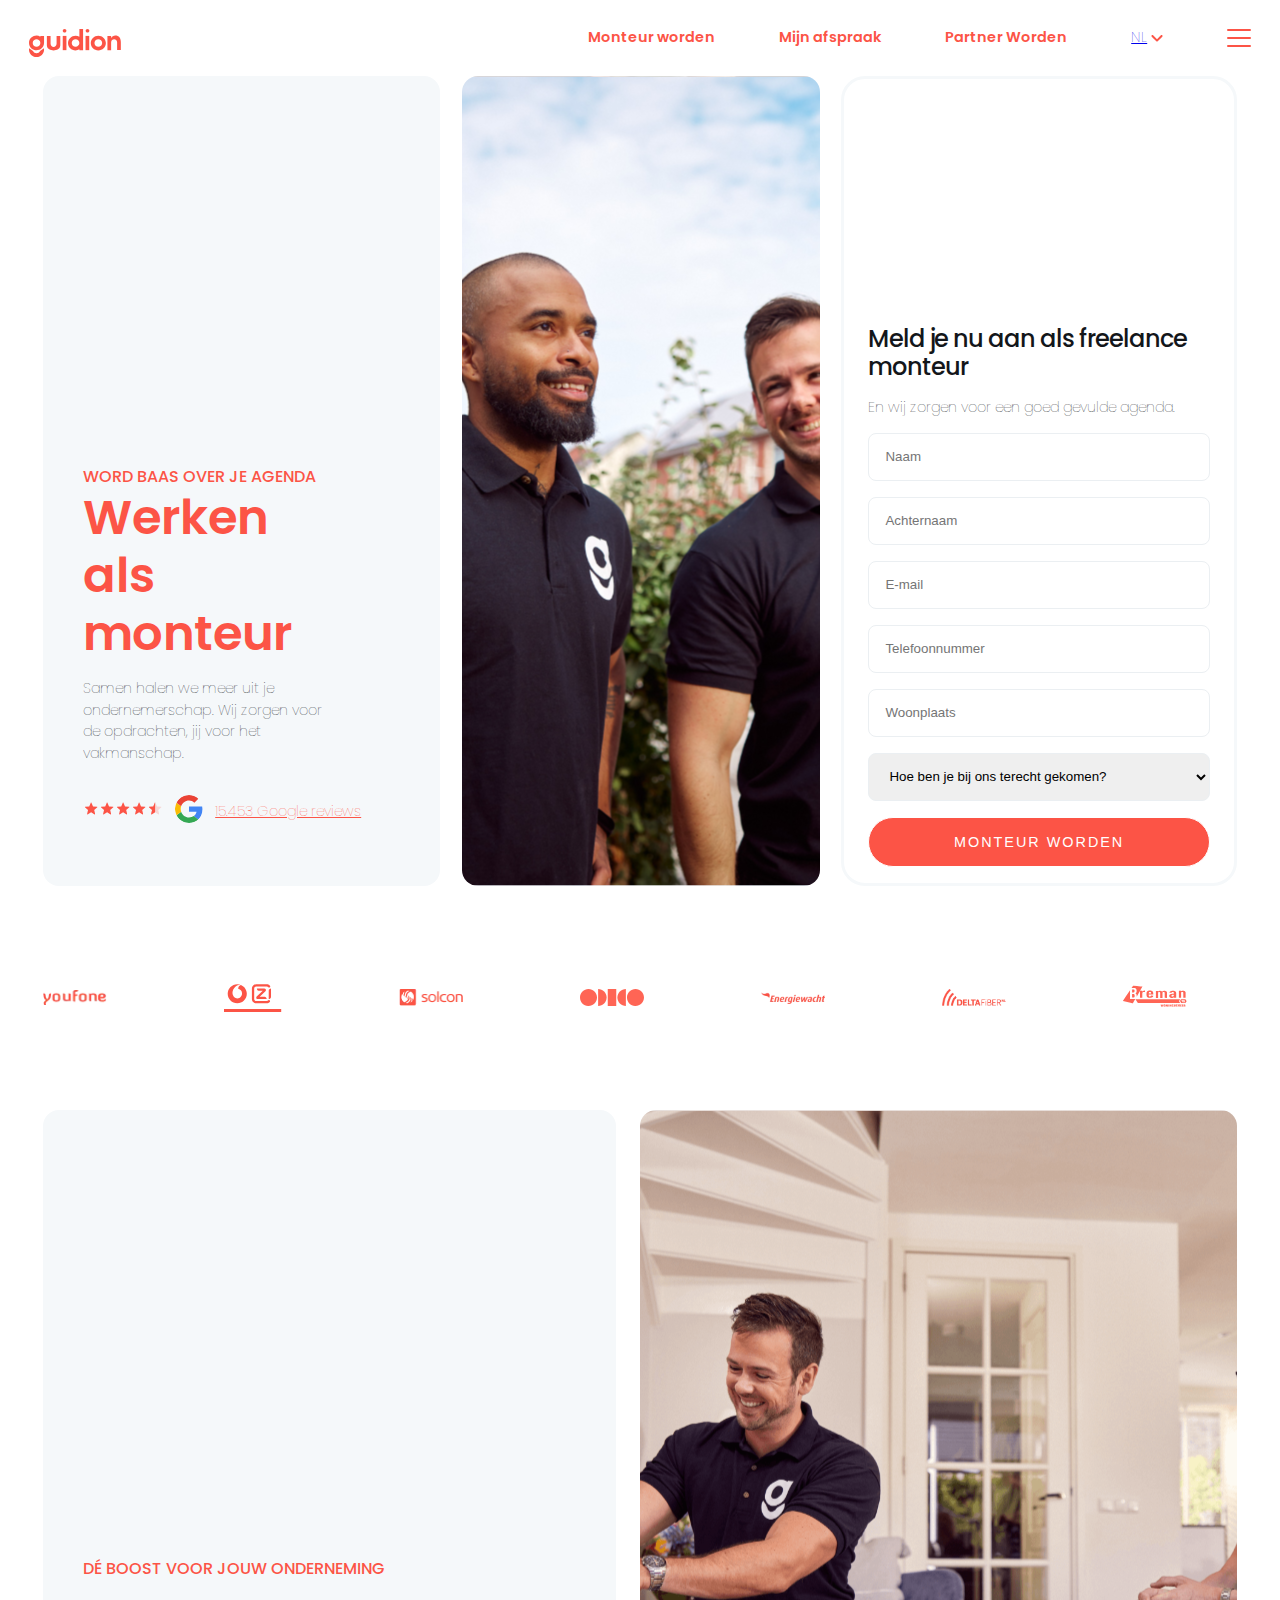
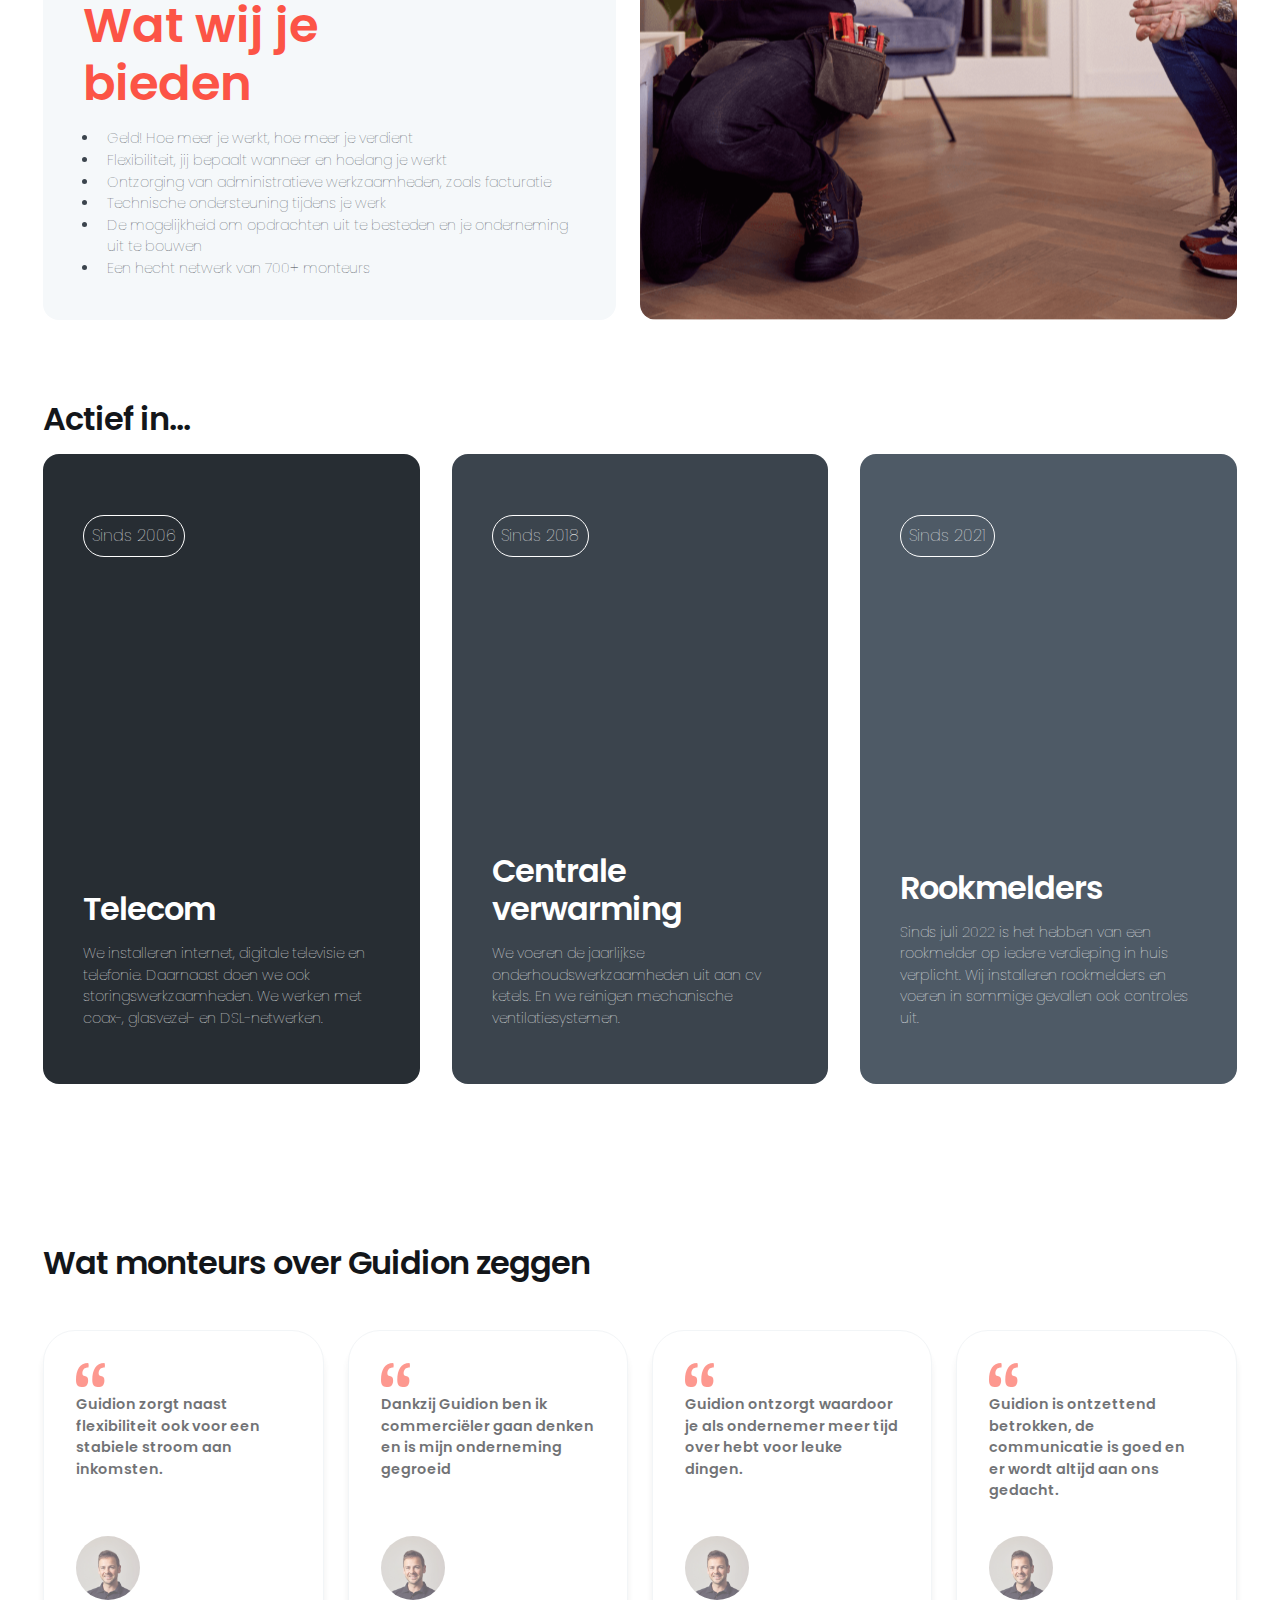
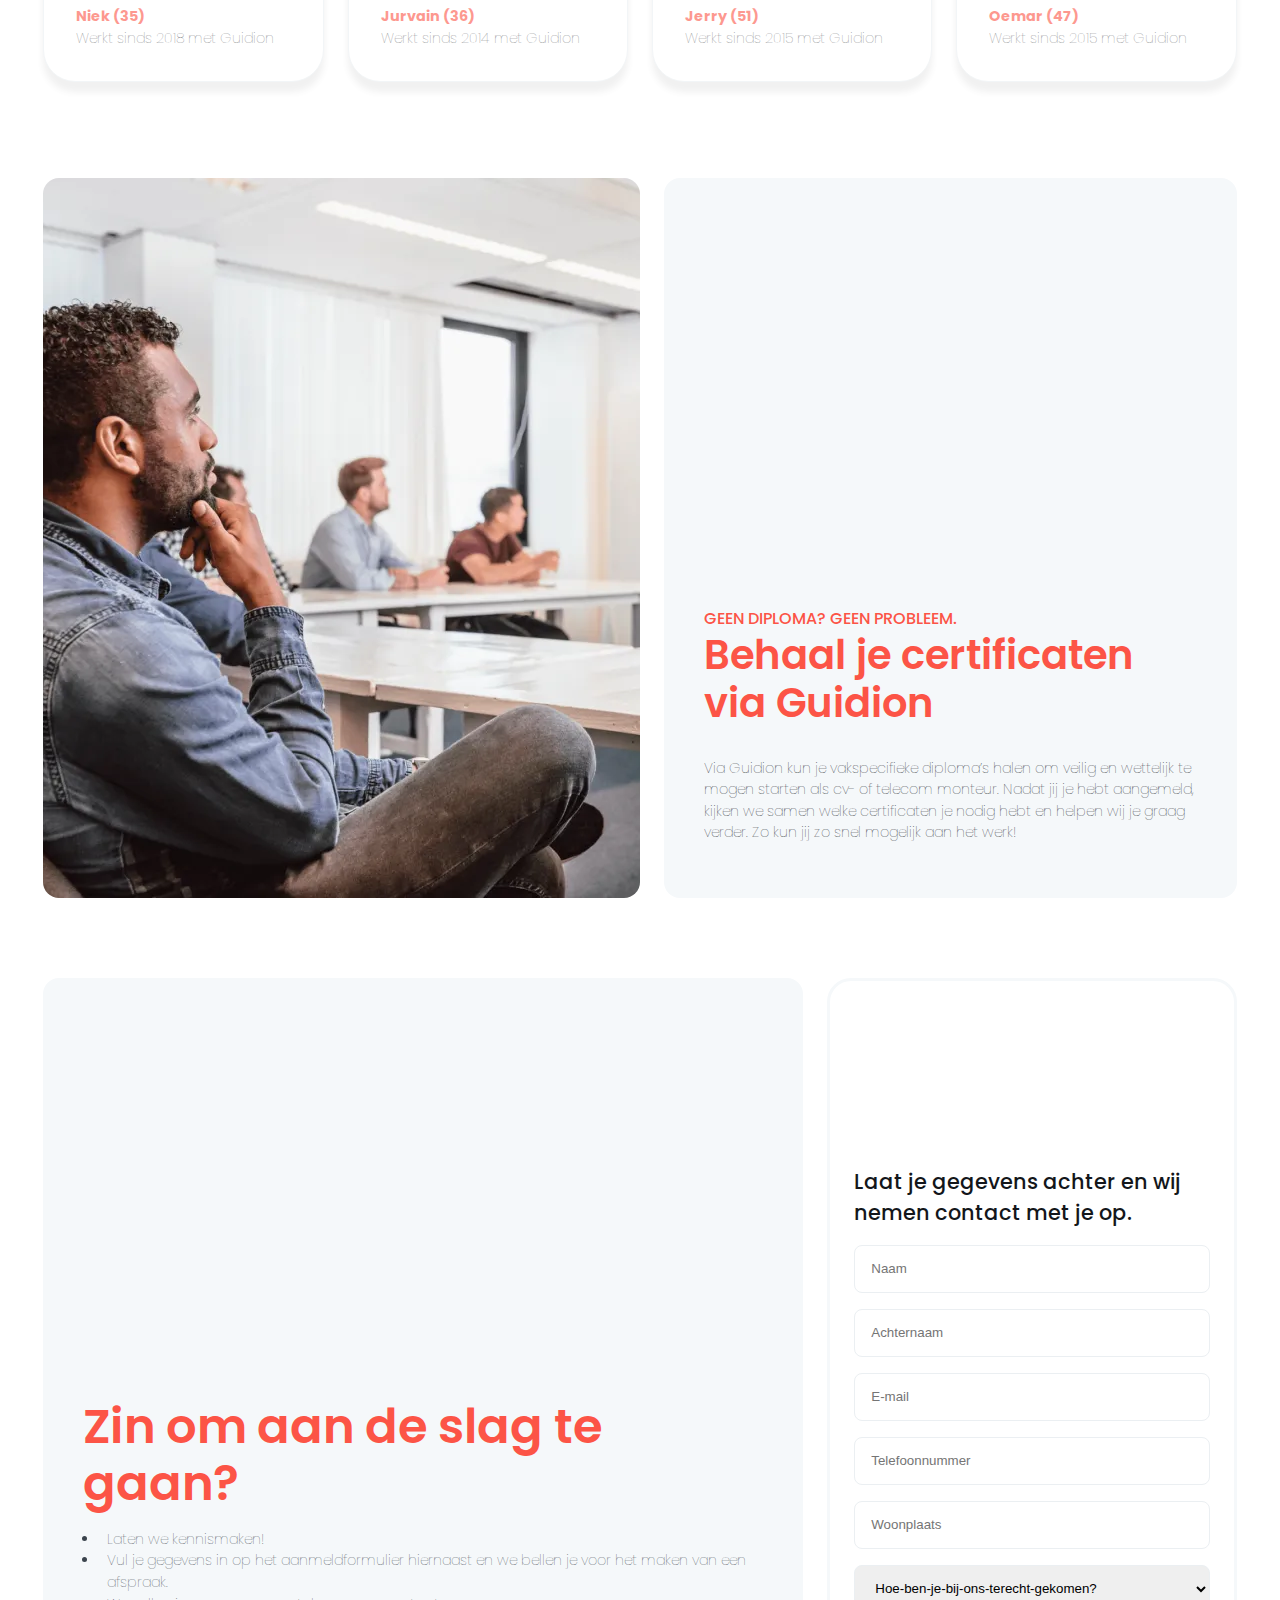
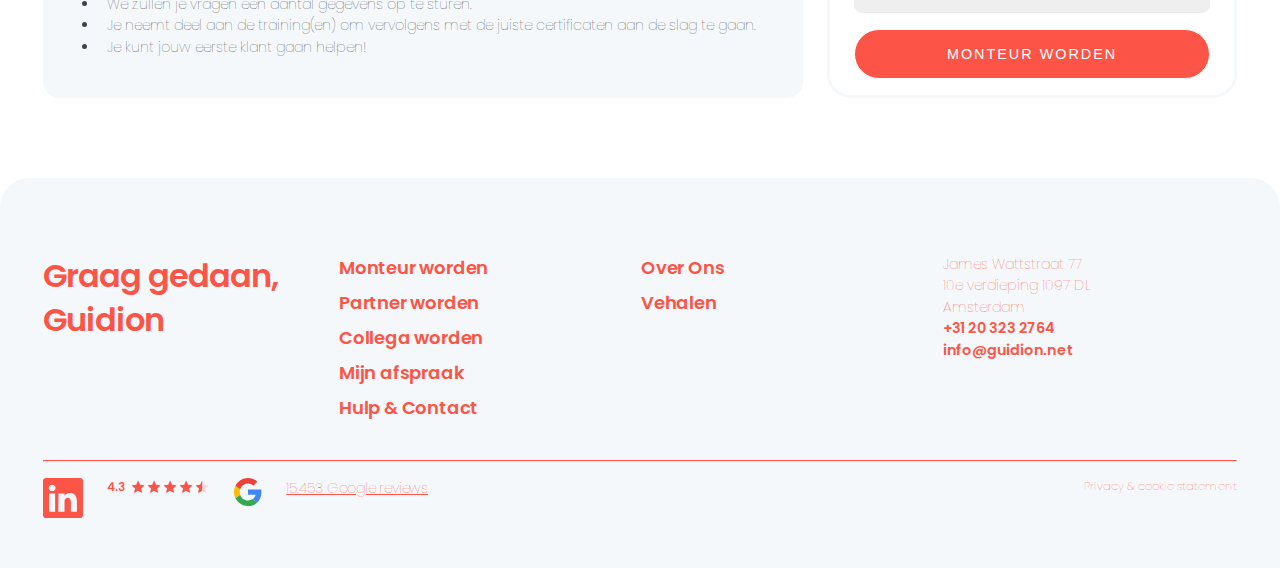
==== commit aab5e08f: "Add files via upload" ====
--- a/monteur-worden.html
+++ b/monteur-worden.html
@@ -15,7 +15,9 @@
 
 <body>
 	<header>
-		<img src="images/Guidion_logo.svg" alt="Guidion Logo">
+		<a href="index.html">
+			<img src="images/Guidion_logo.svg" alt="Guidion Logo">
+		</a>
 		<nav>
 			<ul>
 				<li>
@@ -44,6 +46,7 @@
 
 		<!-- sectie 1 werken als monteur -->
 		<section class="werken-als-monteur">
+			<h2 class="sr-only">Eerste Sectie - Werken als Monteur bij Guidion</h2>
 
 			<section>
 				<h1>
@@ -93,8 +96,8 @@
 					<input type="text" name="Telefoonnummer" id="Telefoonnummer" placeholder="Telefoonnummer">
 					<label for="Woonplaats"></label>
 					<input type="text" name="Woonplaats" id="Woonplaats" placeholder="Woonplaats">
-					<label for="Hoe ben je bij ons terecht gekomen?"></label>
-					<select id="Hoe ben je bij ons terecht gekomen?">
+					<label for="Hoe-ben-je-bij-ons-terecht-gekomen?"></label>
+					<select id="Hoe-ben-je-bij-ons-terecht-gekomen?">
 						<option label="Hoe ben je bij ons terecht gekomen?">Hoe ben je bij ons terecht gekomen?</option>
 						<option label="Via monteur/familie/vriend/kennis/etc.">Via monteur/familie/vriend/kennis/etc.</option>
 						<option label="Via Google">Via Google</option>
@@ -108,6 +111,7 @@
 
 		<!-- section 2 image carousel -->
 		<section class="slide">
+			<h2 class="sr-only">Tweede Sectie - Image Carousel partners van Guidion</h2>
 			<img src="images/youfone_logo.webp" alt="youfone logo">
 			<img src="images/vz_logo.svg" alt="vodafone ziggo logo">
 			<img src="images/Solcon_logo.webp" alt="solcon logo">
@@ -128,6 +132,7 @@
 
 		<!-- section 3 wat wij je bieden -->
 		<section class="section-bulletlist">
+			<h2 class="sr-only">Derde Sectie voor wat Bied Guidion aan</h2>
 
 			<section>
 				<h2>
@@ -246,6 +251,7 @@
 
 		<!-- section 6 Certificaten halen via Guidion -->
 		<section class="certificaten-halen">
+			<h2 class="sr-only">Zesde sectie - Certificaten behalen via Guidion</h2>
 				
 			<img src="images/certificaten_halen_bij_Guidion.webp" alt="Cursist die aan het nadenken is">
 
@@ -265,6 +271,7 @@
 		<!-- section 7 Aanmelden als monteur -->
 
 		<section class="aanmelden">
+			<h2 class="sr-only">Zevende sectie - Aanmelden als monteur</h2>
 			<section>
 				<h2>
 					Zin om aan de slag te gaan?
@@ -295,9 +302,9 @@
 					<input type="text" name="Telefoonnummer" id="Telefoonnummer" placeholder="Telefoonnummer">
 					<label for="Woonplaats"></label>
 					<input type="text" name="Woonplaats" id="Woonplaats" placeholder="Woonplaats">
-					<label for="Hoe ben je bij ons terecht gekomen?"></label>
-					<select id="Hoe ben je bij ons terecht gekomen?">
-						<option label="Hoe ben je bij ons terecht gekomen?">Hoe ben je bij ons terecht gekomen?</option>
+					<label for="Hoe-ben-je-bij-ons-terecht-gekomen?"></label>
+					<select id="Hoe-ben-je-bij-ons-terecht-gekomen?">
+						<option label="Hoe-ben-je-bij-ons-terecht-gekomen?">Hoe ben je bij ons terecht gekomen?</option>
 						<option label="Via monteur/familie/vriend/kennis/etc.">Via monteur/familie/vriend/kennis/etc.</option>
 						<option label="Via Google">Via Google</option>
 						<option label="Via Indeed">Via Indeed</option>
--- a/styles/standard_style.css
+++ b/styles/standard_style.css
@@ -44,6 +44,7 @@
 	max-width: 100%;
 	margin: 0;
 	padding: 0;
+
 }
 
 /* body h1, h2, h3, h4, p {
@@ -73,6 +74,116 @@
 	margin-block-start: 0;
 	padding-inline-start: 0;
 }
+
+/* header media query */
+@media screen and (max-width: 992px) {
+	header nav:first-of-type ul li {
+		display: none;
+	}
+}
+
+/* hamburger menu */
+
+#menu__toggle {
+	opacity: 0;
+  }
+  #menu__toggle:checked + .menu__btn > span {
+	transform: rotate(45deg);
+  }
+  #menu__toggle:checked + .menu__btn > span::before {
+	top: 0;
+	transform: rotate(0deg);
+  }
+  #menu__toggle:checked + .menu__btn > span::after {
+	top: 0;
+	transform: rotate(90deg);
+  }
+  #menu__toggle:checked ~ .menu__box {
+	right: 0 !important;
+  }
+  .menu__btn {
+	position: inline-block;
+	overflow: hidden;
+	width: 26px;
+	height: 26px;
+	cursor: pointer;
+	z-index: 100;
+  }
+  .menu__btn > span,
+  .menu__btn > span::before,
+  .menu__btn > span::after {
+	display: block;
+	position: absolute;
+	width: 100%;
+	height: 2px;
+	background-color: var(--color-crayola);
+	transition-duration: .25s;
+	z-index: 99;
+  }
+  .menu__btn > span::before {
+	content: '';
+	top: -8px;
+	
+  }
+  .menu__btn > span::after {
+	content: '';
+	top: 8px;
+  }
+  .menu__box {
+	display: block;
+	position: fixed;
+	top: 0;
+	right: -100%;
+	width: 300px;
+	height: 100%;
+	margin: 0;
+	padding: 80px 0;
+	list-style: none;
+	background-color: whitesmoke;
+	box-shadow: 2px 2px 6px rgba(0, 0, 0, .4);
+	transition-duration: .25s;
+	z-index: 80;
+  }
+  .menu__item {
+	display: block;
+	color: var(--color-crayola);
+	text-decoration: none;
+	transition-duration: .25s;
+	font-size: 1rem;
+	padding: 1.5rem;
+	overflow: hidden;
+	font-weight: 300;
+
+  }
+
+  .menu__box hr {
+	border-top: 0.5px solid var(--color-crayola);
+  }
+  .menu__item:hover {
+	font-weight: 600;
+
+  }
+
+  .hamburger-menu {
+	  position: relative;
+	  top: -0.8em;
+	  right: 1em;
+  }
+
+
+
+/* h1 hidden */
+/* https://css-tricks.com/inclusively-hidden/ */
+
+.sr-only:not(:focus):not(:active) {
+	clip: rect(0 0 0 0); 
+	clip-path: inset(50%);
+	height: 1px;
+	overflow: hidden;
+	position: absolute;
+	white-space: nowrap; 
+	width: 1px;
+  }
 
 
 /* ****************** */
--- a/styles/monteur_style.css
+++ b/styles/monteur_style.css
@@ -258,7 +258,7 @@
     justify-content: space-between;
     border-radius: 1rem;
     padding: 2.5rem;
-    width: none;
+    /* width: none; */
     min-width: 1.6rem;
 }
 
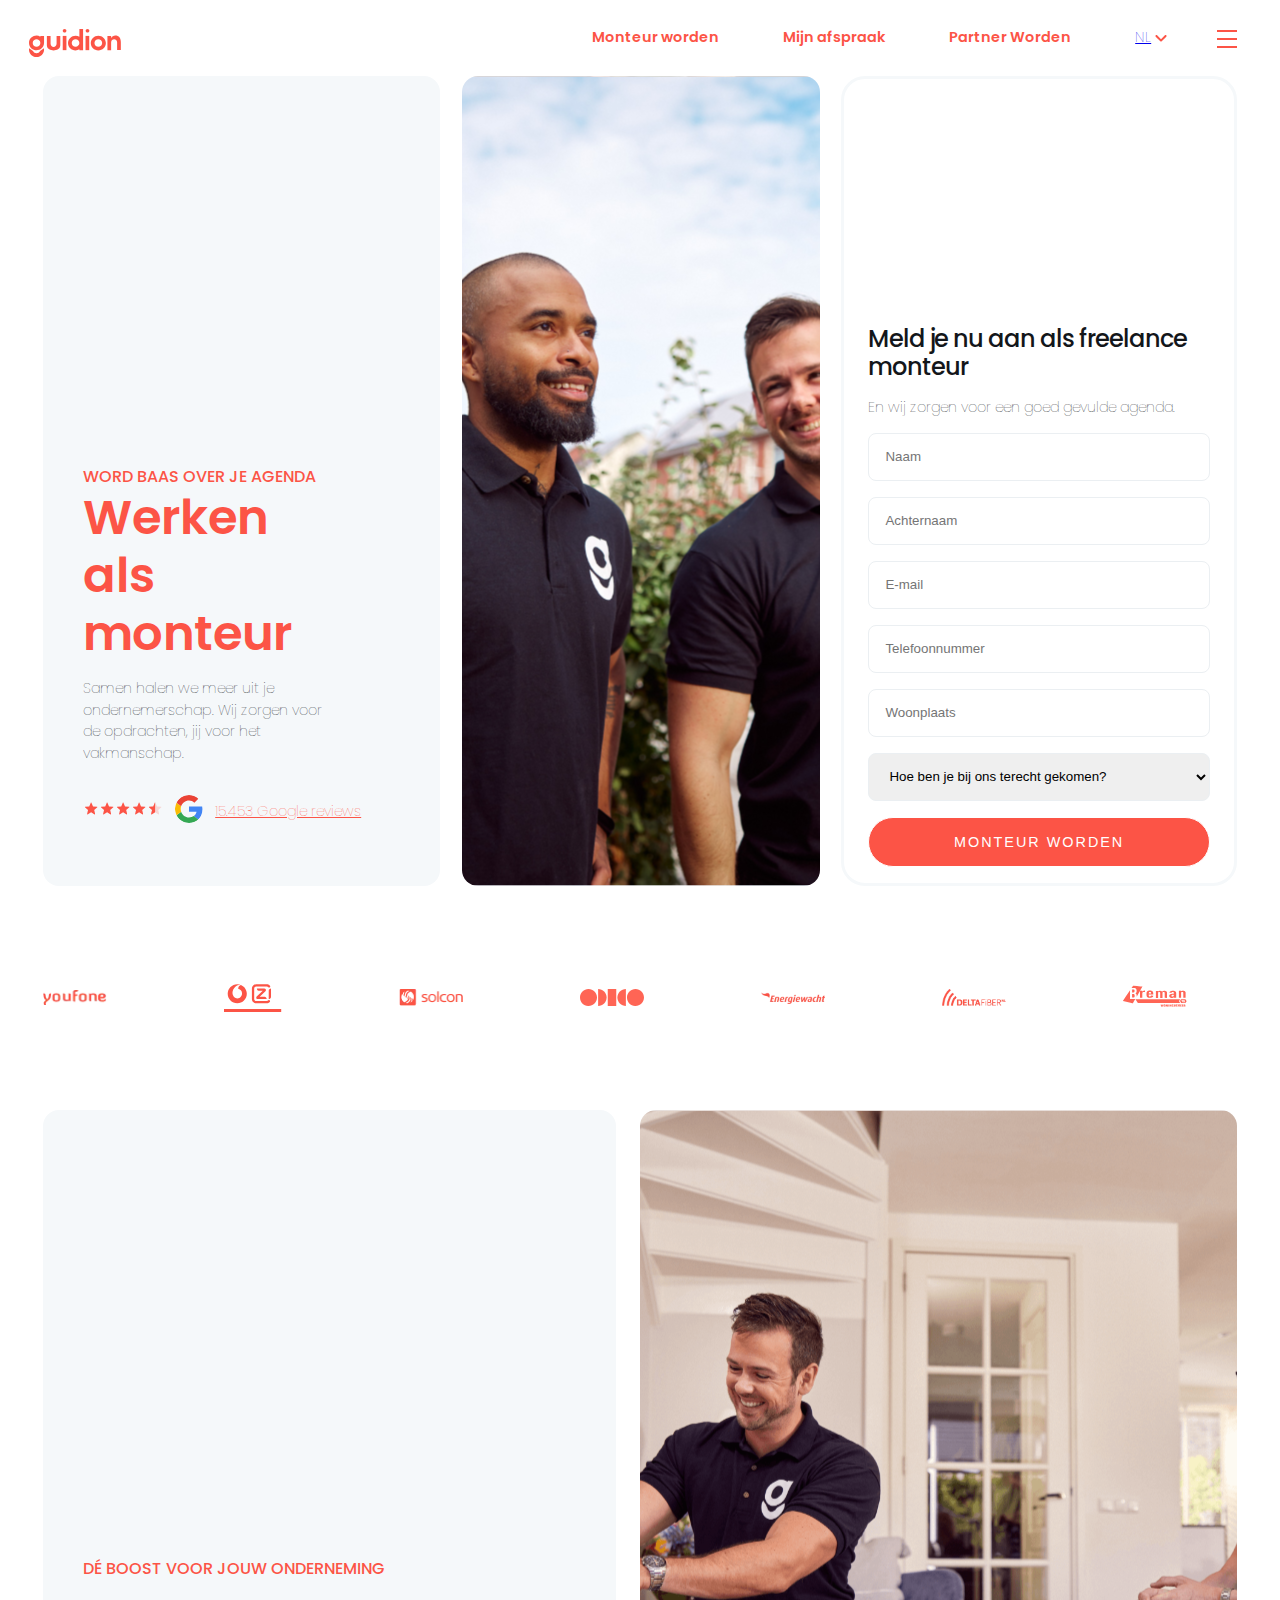
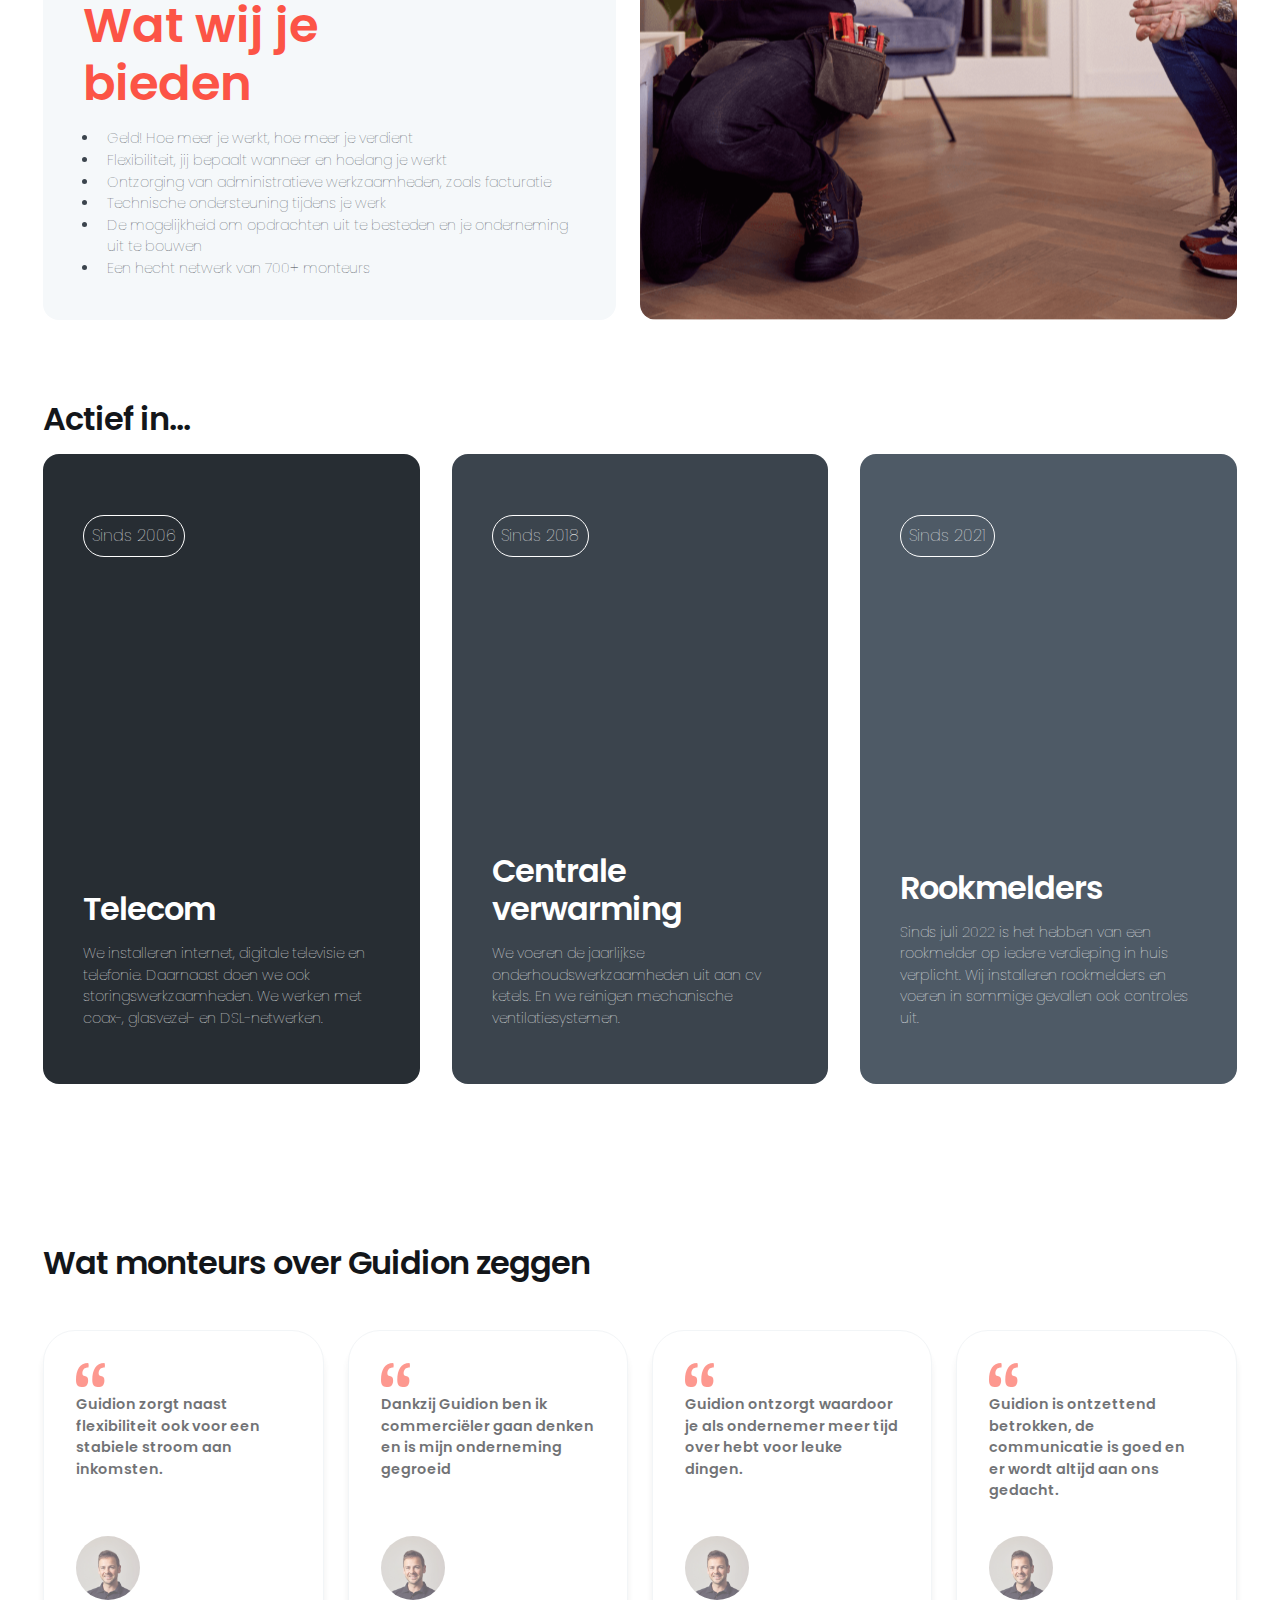
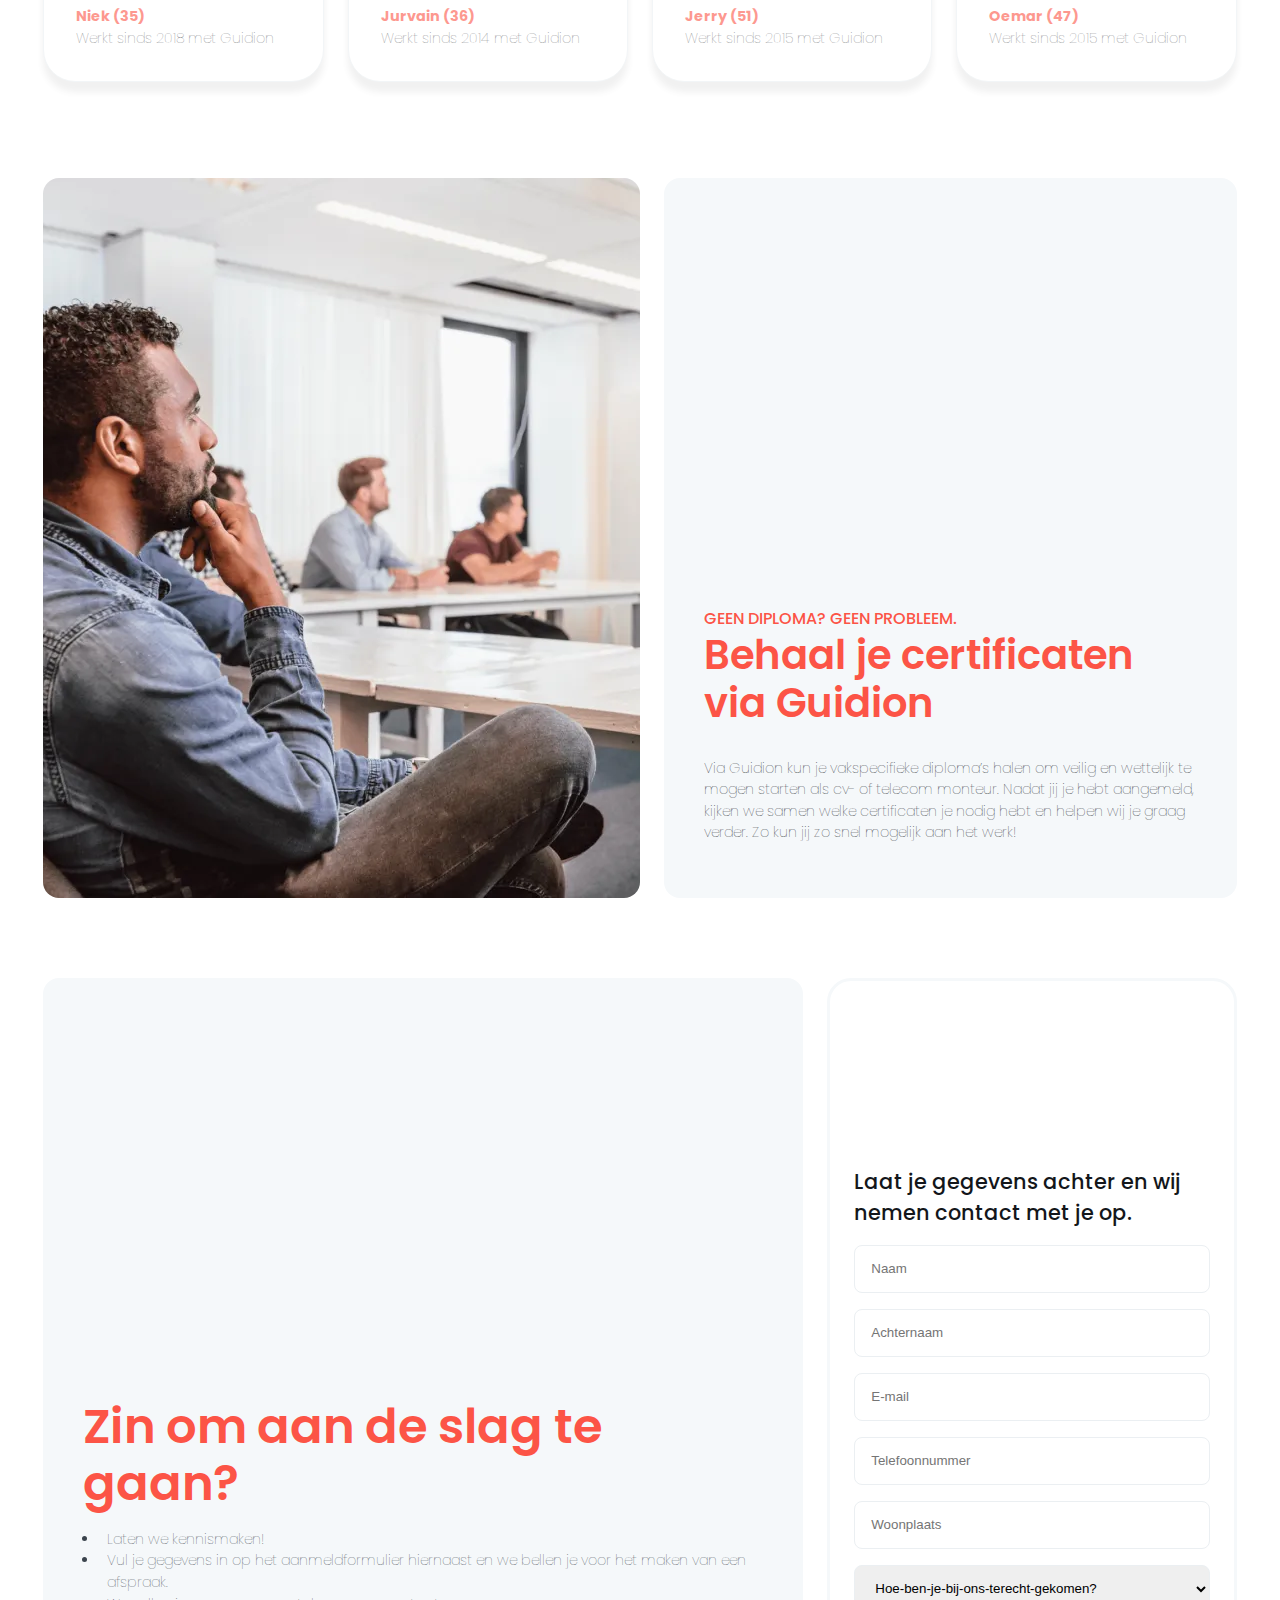
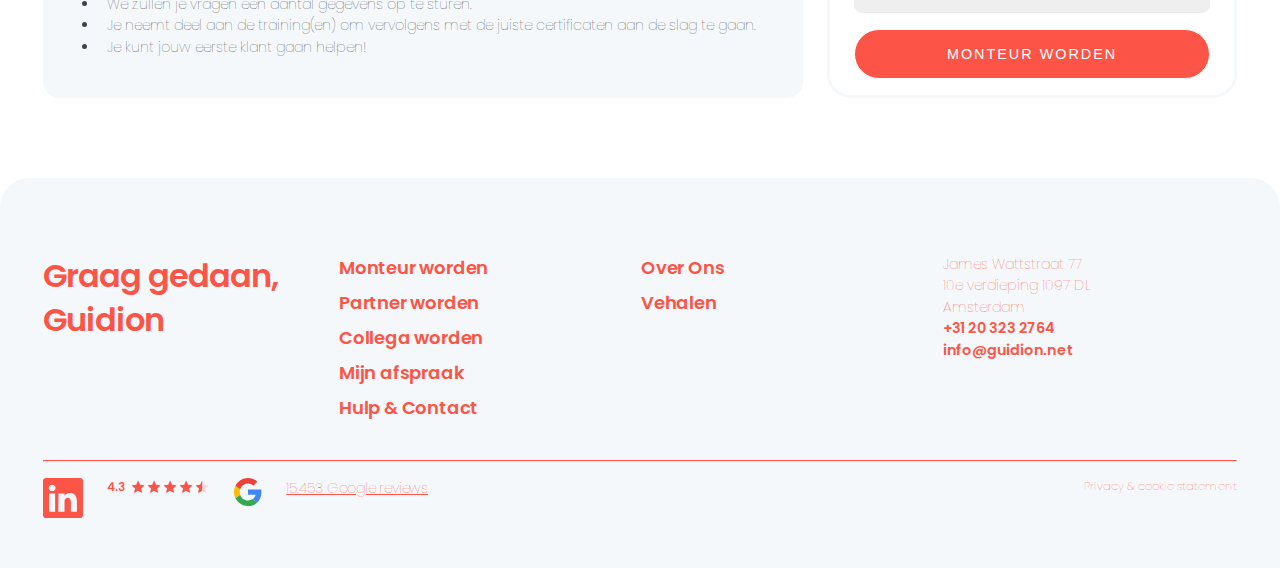
==== commit 13c3a510: "Add files via upload" ====
--- a/monteur-worden.html
+++ b/monteur-worden.html
@@ -36,7 +36,28 @@
 				<img src="images/arrow_down_icon.svg" alt="pijl naar beneden">
 			</div>
 
-			<img src="images/hamburger_menu_icon.svg" alt="hamburger menu icon">
+			<div class="hamburger-menu">
+				<input id="menu__toggle" type="checkbox" />
+				<label class="menu__btn" for="menu__toggle">
+				  <span></span>
+				</label>
+			
+				<ul class="menu__box">
+				  		<li><a class="menu__item" href="#">Monteur worden</a></li>
+						  <hr>
+						<li><a class="menu__item" href="#">Partner worden</a></li>
+						<hr>
+						<li><a class="menu__item" href="#">Collega worden</a></li>
+						<hr>
+						<li><a class="menu__item" href="#">Mijn afspraak</a></li>
+						<hr>
+						<li><a class="menu__item" href="#">Over ons</a></li>
+						<hr>
+						<li><a class="menu__item" href="#">Verhalen</a></li>
+						<hr>
+						<li><a class="menu__item" href="#">Hulp & Contact</a></li>
+				</ul>
+			  </div>
 
 		</nav>
 
--- a/styles/standard_style.css
+++ b/styles/standard_style.css
@@ -75,13 +75,8 @@
 	padding-inline-start: 0;
 }
 
-/* header media query */
-@media screen and (max-width: 992px) {
-	header nav:first-of-type ul li {
-		display: none;
-	}
-}
-
+
+/* https://codepen.io/frostycode/pen/vYGredV */
 /* hamburger menu */
 
 #menu__toggle {
@@ -430,4 +425,10 @@
 	  width: auto; 
 	}
   }
-  +  
+  /* header media query */
+@media screen and (max-width: 992px) {
+	header nav:first-of-type ul li {
+		display: none;
+	}
+}--- a/styles/monteur_style.css
+++ b/styles/monteur_style.css
@@ -463,6 +463,29 @@
     max-width: 100%;
 }
 
+@media only screen and (max-width: 992px) {
+    .certificaten-halen {
+        flex-direction: column; 
+        height: auto; 
+    }
+
+    .certificaten-halen img {
+        width: 100%; 
+        max-height: 60%; 
+ 
+    }
+
+    .certificaten-halen section {
+        width: 100%; 
+        margin-top: 1.5rem; 
+        padding-top: 1.5rem;
+    }
+
+    .certificaten-halen section h2 {
+        font-size: 1.5rem; 
+    }
+}
+
 /* *************************************** */
 /* styling section 7 Aanmelden als monteur */
 /* *************************************** */
@@ -546,3 +569,20 @@
     padding-left: 1rem;
 }
 
+@media only screen and (max-width: 992px) {
+    .aanmelden {
+        flex-direction: column; 
+        height: auto; 
+    }
+
+    .aanmelden section:first-of-type {
+        width: 100%; 
+        margin-bottom: 1.5rem; 
+        padding-top: 1.5rem;
+    }
+
+    .aanmelden section:nth-of-type(2) {
+        width: 100%; 
+    }
+}
+
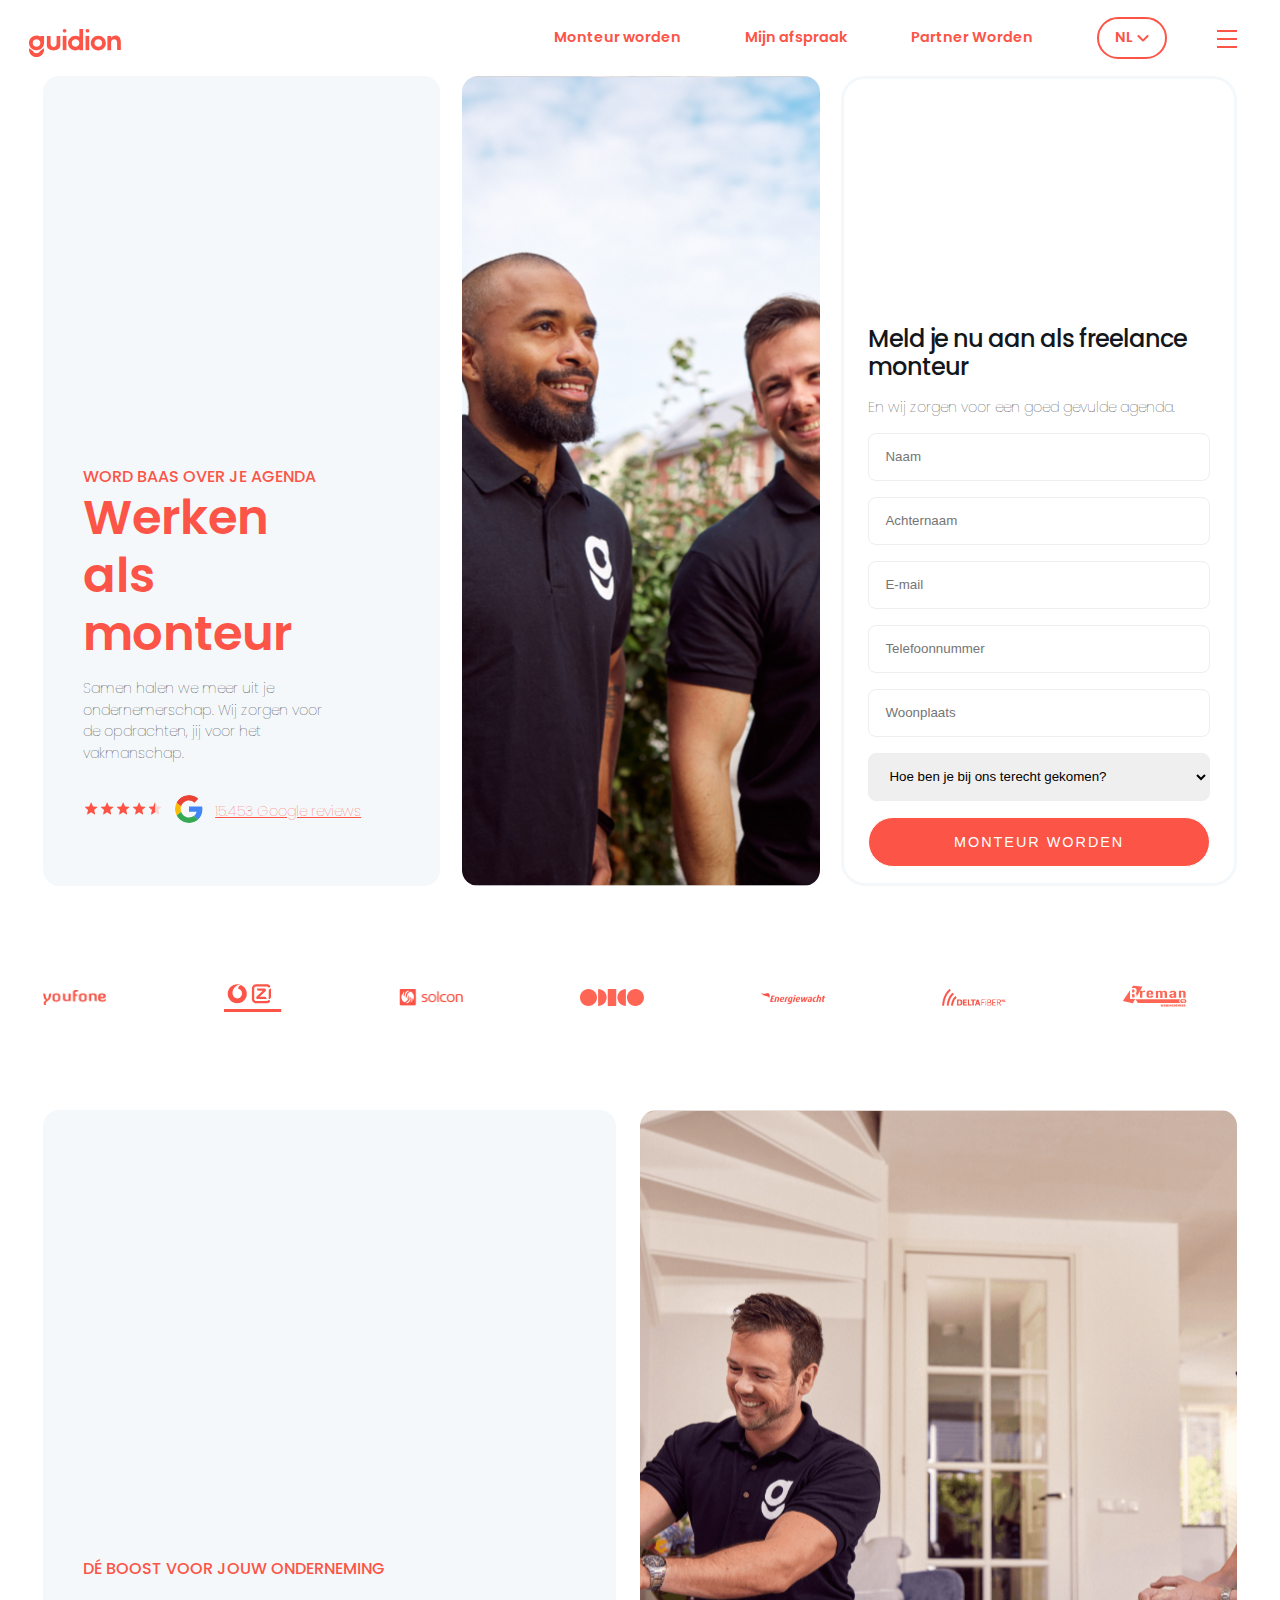
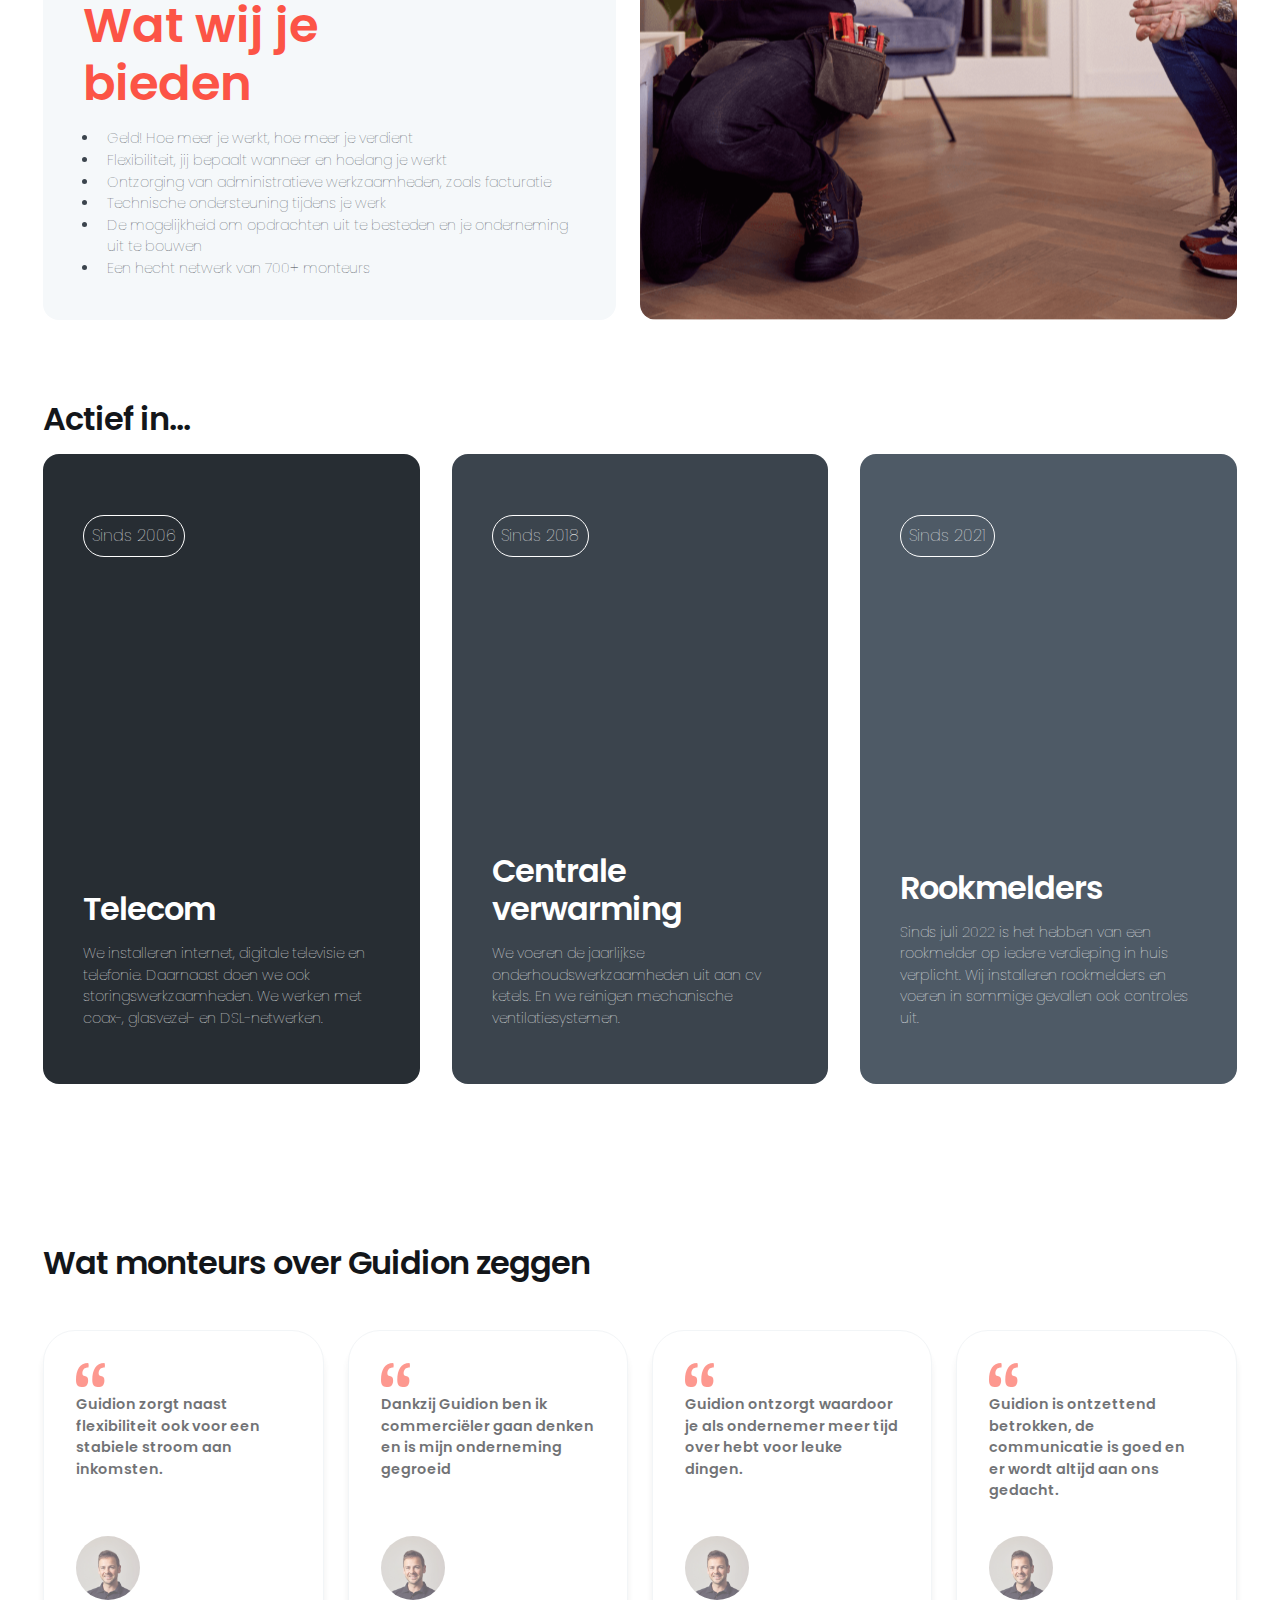
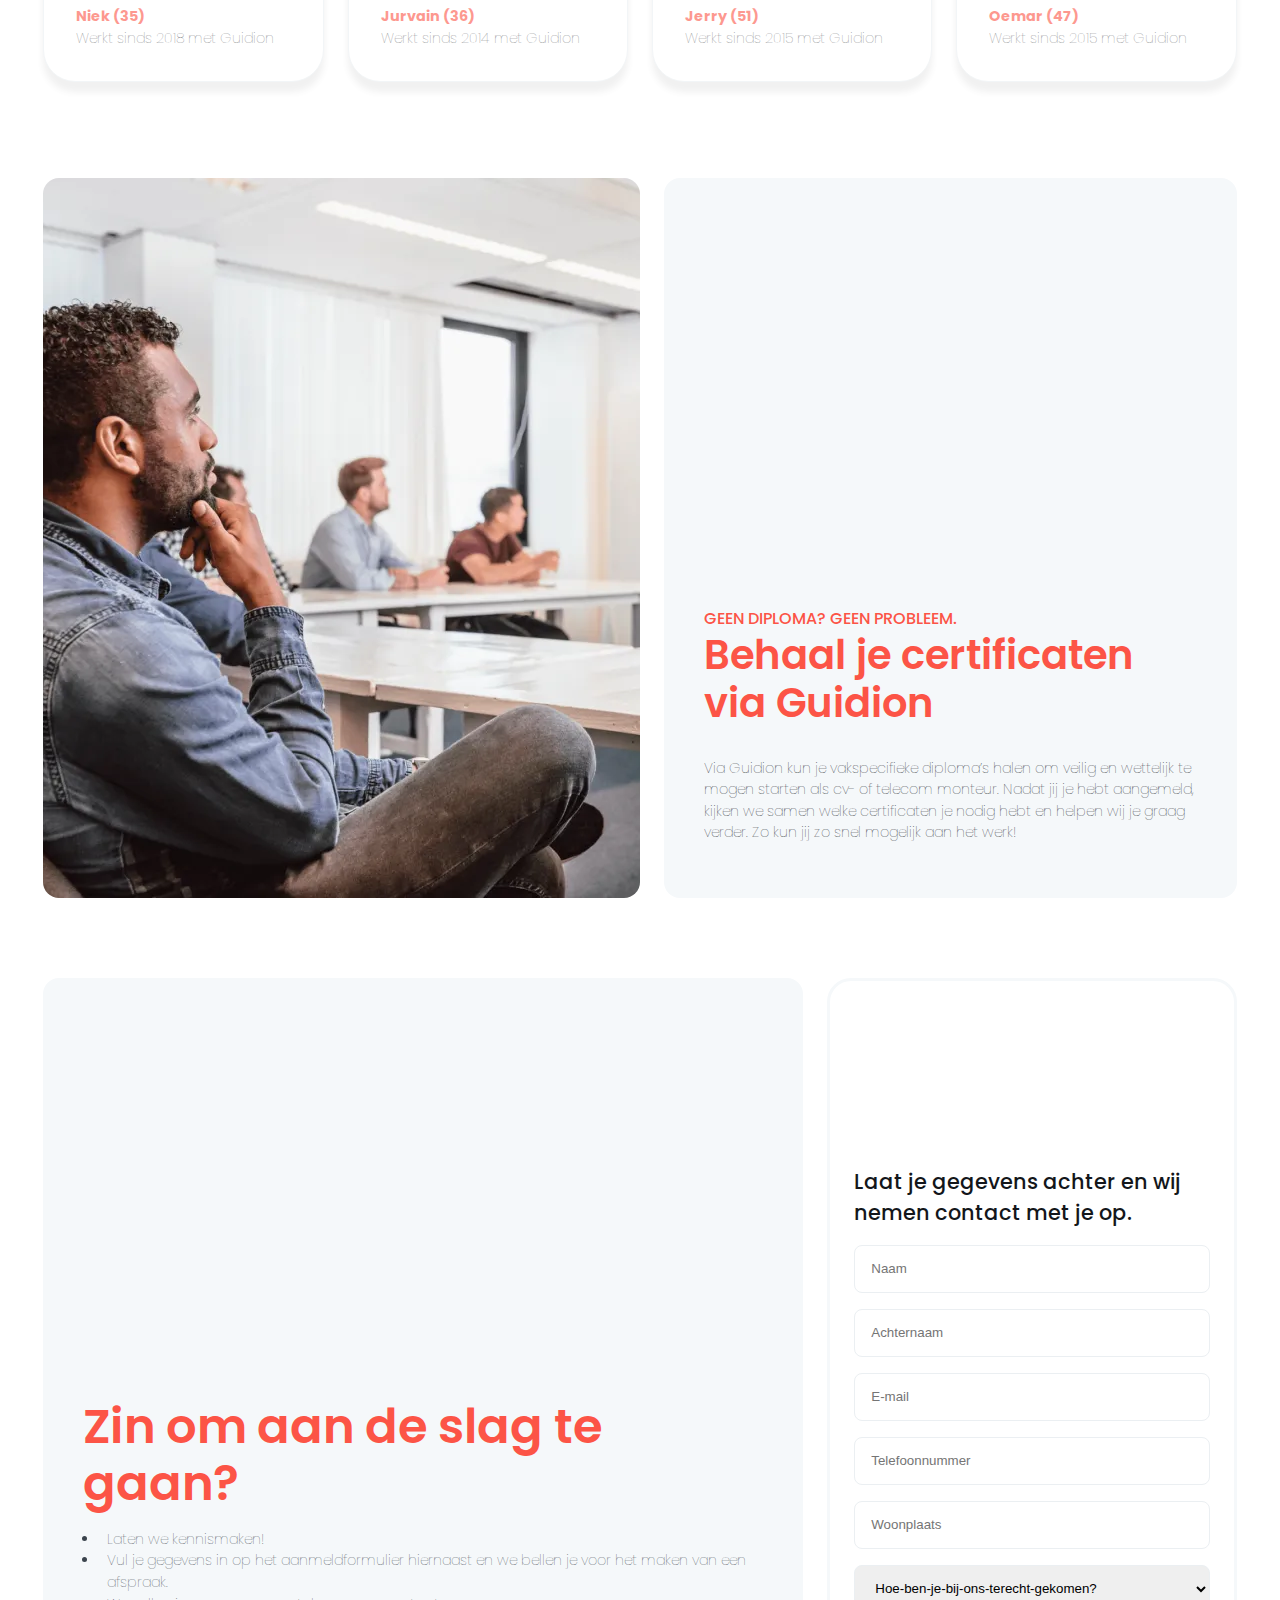
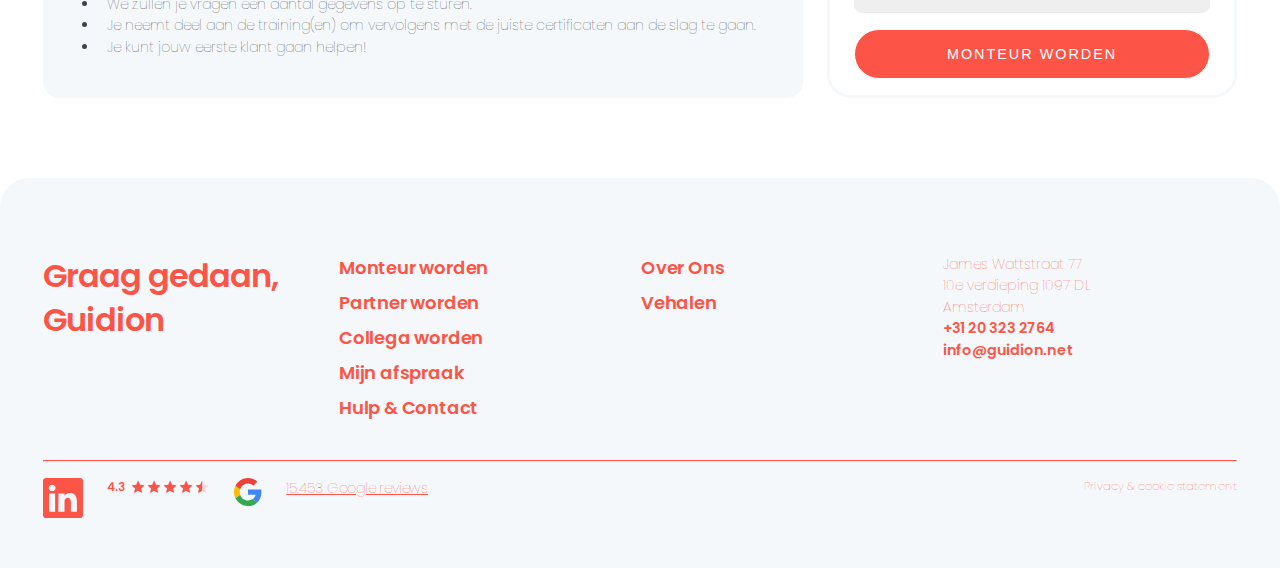
==== commit b3d53d8c: "Add files via upload" ====
--- a/monteur-worden.html
+++ b/monteur-worden.html
@@ -31,7 +31,7 @@
 				</li>
 			</ul>
 
-			<div>
+			<div class="taal">
 				<a href="#">NL</a>
 				<img src="images/arrow_down_icon.svg" alt="pijl naar beneden">
 			</div>
--- a/styles/standard_style.css
+++ b/styles/standard_style.css
@@ -75,6 +75,21 @@
 	padding-inline-start: 0;
 }
 
+.taal {
+	border-width: 2px;
+	border-radius: 5rem;
+	border-style: solid;
+	border-color: var(--color-crayola);
+	padding: 0.5rem 1rem 0.5rem 1rem;
+	width: fit-content;
+}
+
+.taal a {
+	color: var(--color-crayola);
+	text-decoration: none;
+	font-weight: 600;
+}
+
 
 /* https://codepen.io/frostycode/pen/vYGredV */
 /* hamburger menu */
